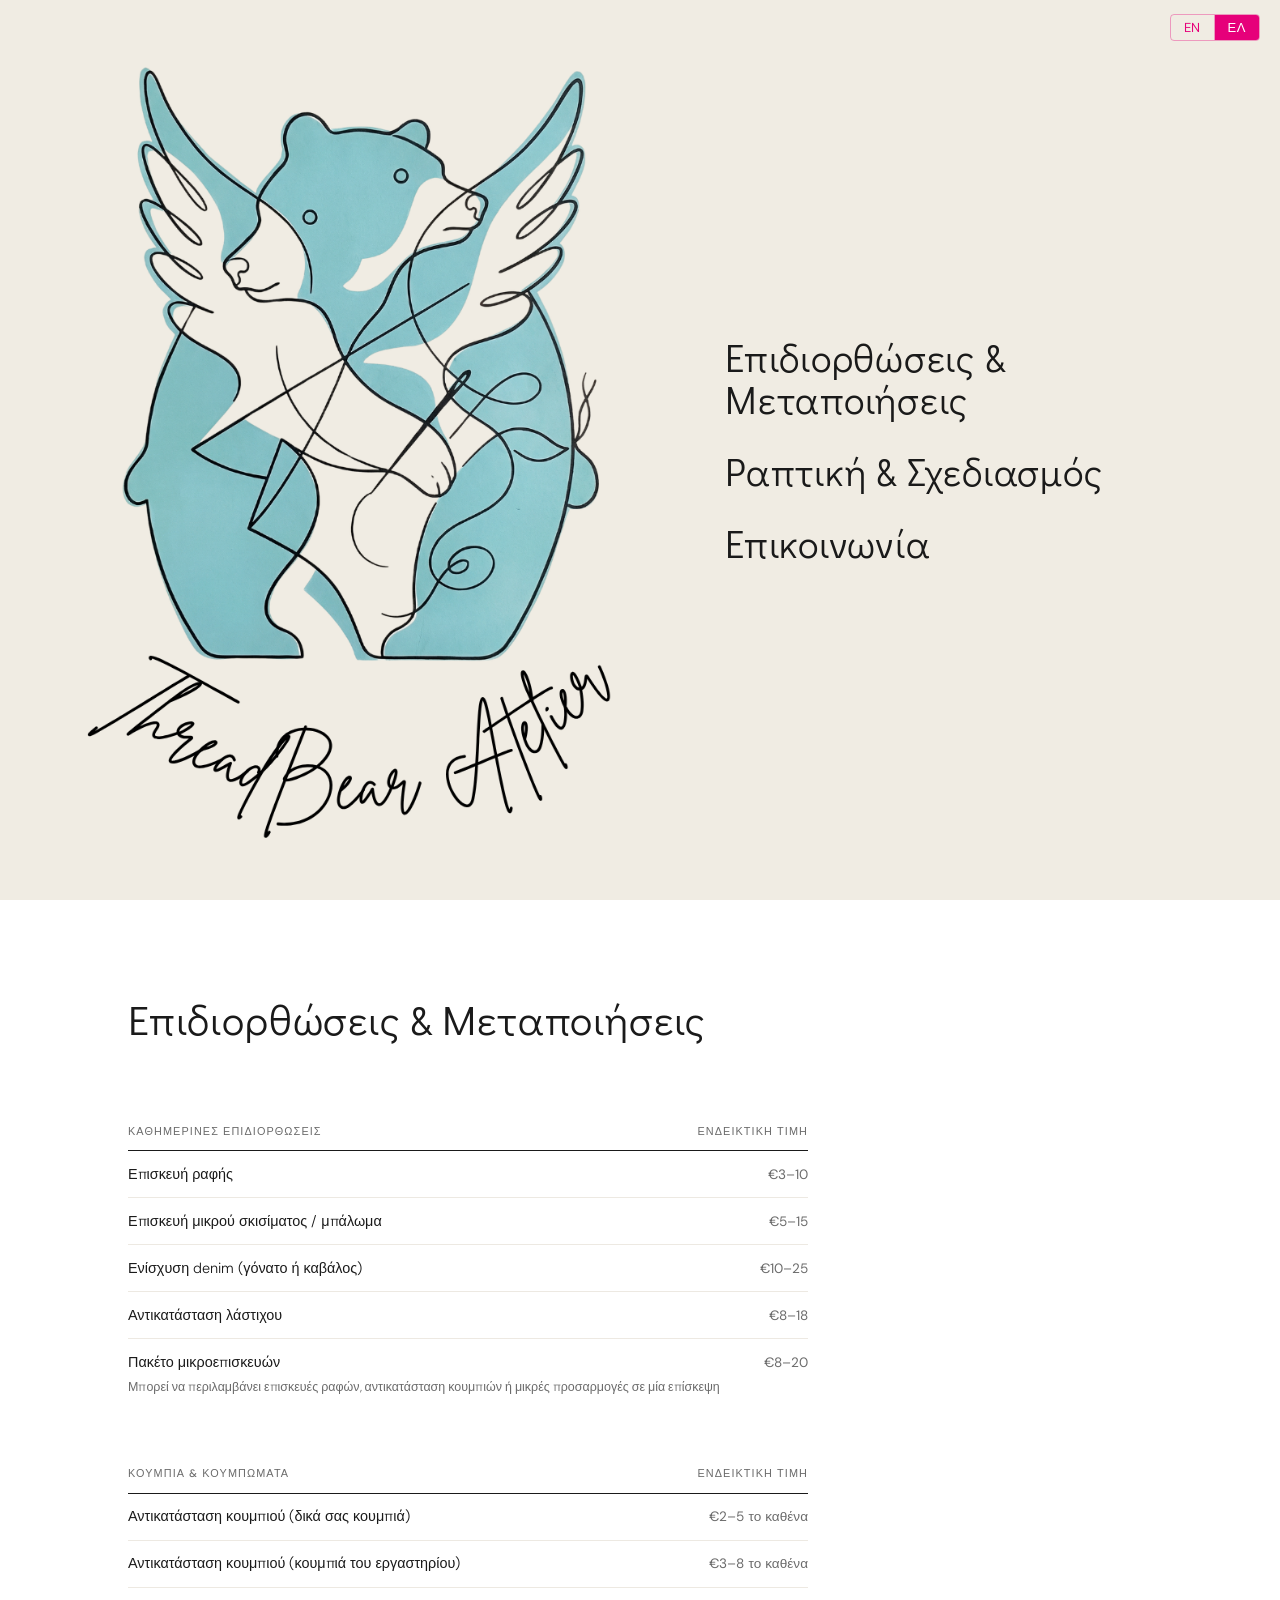
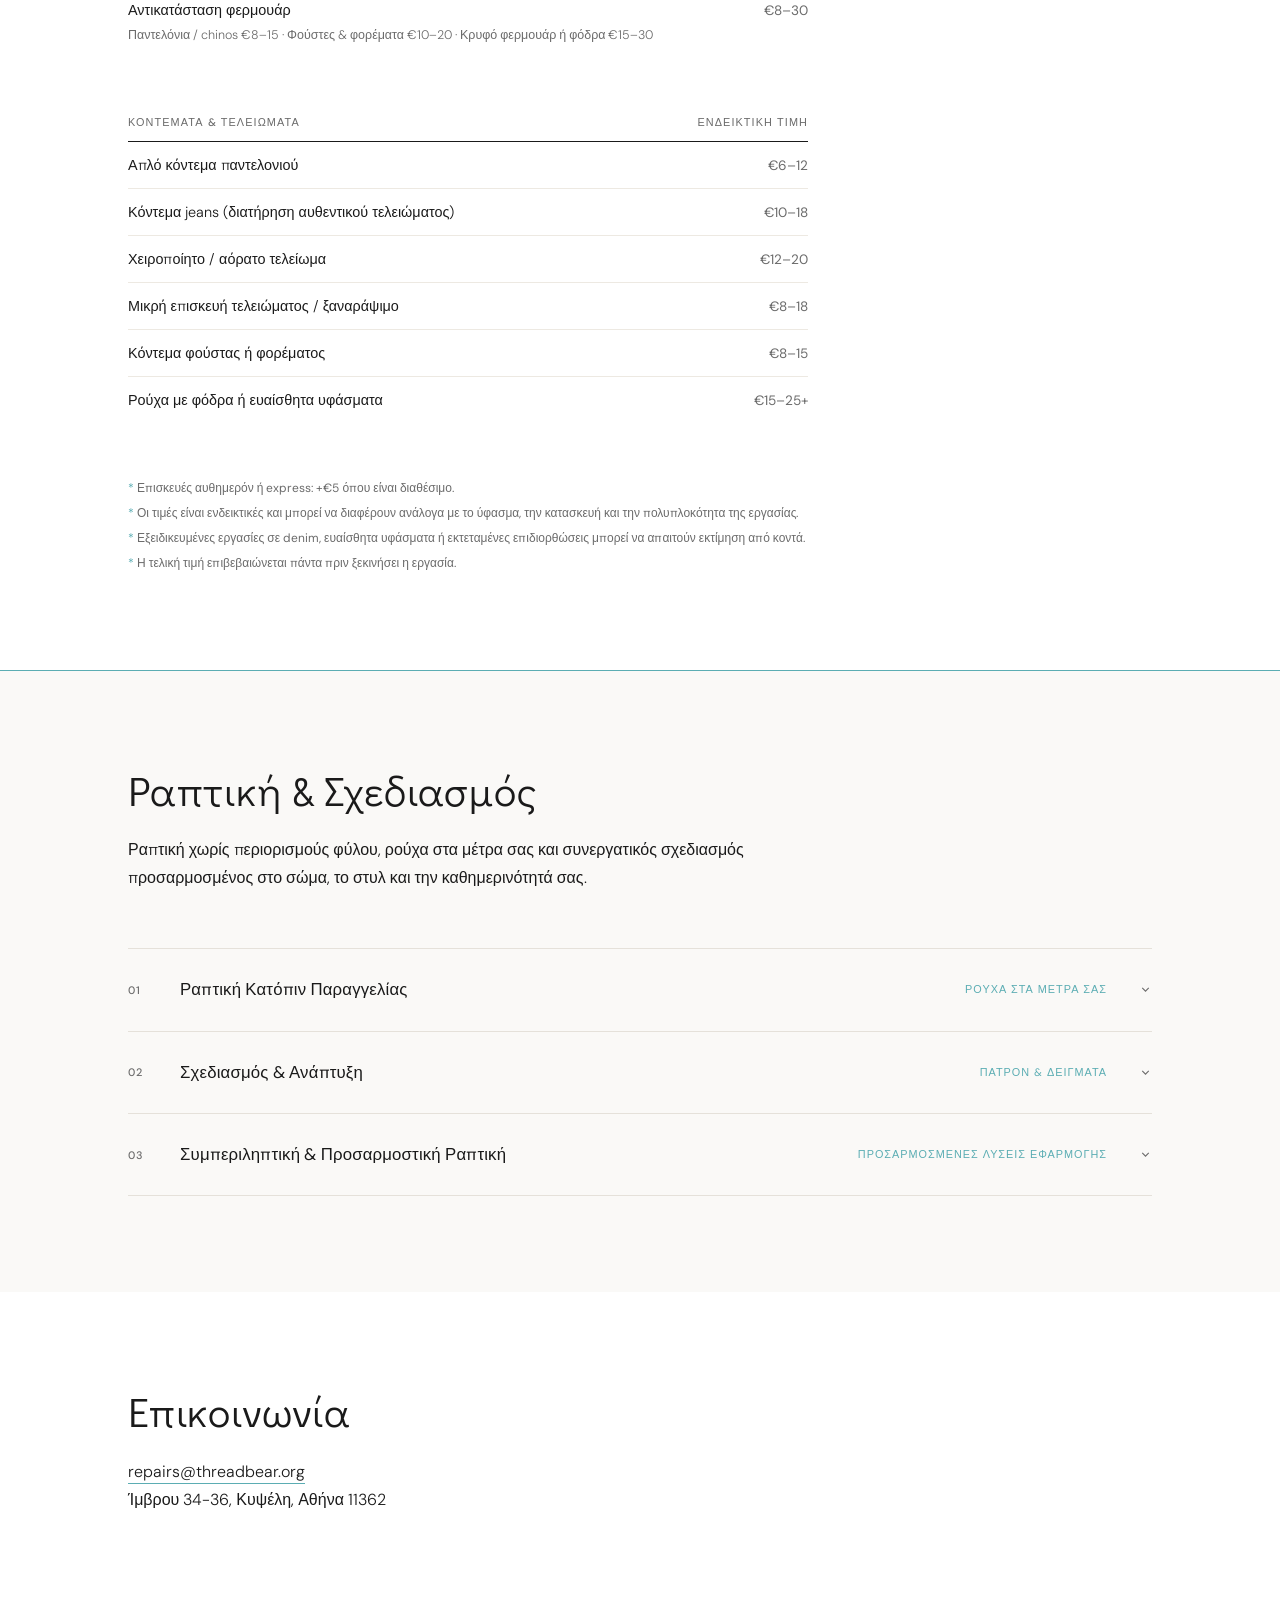
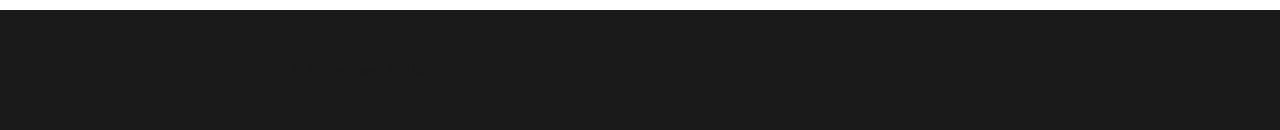
==== index_el.html @ bcbacfa7 "greek index, lang switcher" ====
<!doctype html>
<html lang="el">
  <head>
    <meta charset="UTF-8" />
    <meta name="viewport" content="width=device-width, initial-scale=1.0" />
    <title>ThreadBear Atelier</title>
    <link rel="stylesheet" href="/assets/css/styles.css" />
    <style>
      @media (prefers-reduced-motion: reduce) {
        * {
          animation-duration: 0.01ms !important;
          animation-iteration-count: 1 !important;
          transition-duration: 0.01ms !important;
          scroll-behavior: auto !important;
        }
      }
    </style>

    <!-- HTML for language switcher -->
    <nav class="lang-switcher" aria-label="Γλώσσα">
      <a href="index.html" lang="en">EN</a>
      <span class="lang-switcher__divider" aria-hidden="true"></span>
      <a href="index_el.html" class="active" lang="el" aria-current="page"
        >ΕΛ</a
      >
    </nav>
  </head>

  <body>
    <!-- HERO -->
    <section class="hero">
      <img
        src="/assets/img/ThreadBear-Atelier.png"
        alt="ThreadBear Atelier"
        class="hero-image"
      />

      <nav class="main-nav">
        <a href="#repairs">Επιδιορθώσεις & Μεταποιήσεις</a>
        <a href="#tailoring">Ραπτική & Σχεδιασμός</a>
        <!--<a href="#gallery">Gallery</a>-->
        <a href="#contact">Επικοινωνία</a>
      </nav>
    </section>

    <!-- REPAIRS & ALTERATIONS -->
    <section id="repairs" class="light">
      <h2>Επιδιορθώσεις &amp; Μεταποιήσεις</h2>

      <div class="price-list">
        <div class="price-group">
          <div class="price-group__header">
            <span>Καθημερινές επιδιορθώσεις</span>
            <span>Ενδεικτική τιμή</span>
          </div>

          <div class="price-row">
            <span class="price-row__name">Επισκευή ραφής</span>
            <span class="price-row__val">€3–10</span>
          </div>

          <div class="price-row">
            <span class="price-row__name"
              >Επισκευή μικρού σκισίματος / μπάλωμα</span
            >
            <span class="price-row__val">€5–15</span>
          </div>

          <div class="price-row">
            <span class="price-row__name"
              >Ενίσχυση denim (γόνατο ή καβάλος)</span
            >
            <span class="price-row__val">€10–25</span>
          </div>

          <div class="price-row">
            <span class="price-row__name">Αντικατάσταση λάστιχου</span>
            <span class="price-row__val">€8–18</span>
          </div>

          <div class="price-row">
            <span class="price-row__name">
              Πακέτο μικροεπισκευών
              <span class="price-row__sub">
                Μπορεί να περιλαμβάνει επισκευές ραφών, αντικατάσταση κουμπιών ή
                μικρές προσαρμογές σε μία επίσκεψη
              </span>
            </span>

            <span class="price-row__val">€8–20</span>
          </div>
        </div>

        <div class="price-group">
          <div class="price-group__header">
            <span>Κουμπιά &amp; Κουμπώματα</span>
            <span>Ενδεικτική τιμή</span>
          </div>

          <div class="price-row">
            <span class="price-row__name"
              >Αντικατάσταση κουμπιού (δικά σας κουμπιά)</span
            >
            <span class="price-row__val">€2–5 το καθένα</span>
          </div>

          <div class="price-row">
            <span class="price-row__name"
              >Αντικατάσταση κουμπιού (κουμπιά του εργαστηρίου)</span
            >
            <span class="price-row__val">€3–8 το καθένα</span>
          </div>

          <div class="price-row">
            <span class="price-row__name">
              Αντικατάσταση φερμουάρ
              <span class="price-row__sub">
                Παντελόνια / chinos €8–15 · Φούστες &amp; φορέματα €10–20 ·
                Κρυφό φερμουάρ ή φόδρα €15–30
              </span>
            </span>

            <span class="price-row__val">€8–30</span>
          </div>
        </div>

        <div class="price-group">
          <div class="price-group__header">
            <span>Κοντέματα & Τελειώματα</span>
            <span>Ενδεικτική τιμή</span>
          </div>

          <div class="price-row">
            <span class="price-row__name">Απλό κόντεμα παντελονιού</span>
            <span class="price-row__val">€6–12</span>
          </div>

          <div class="price-row">
            <span class="price-row__name"
              >Κόντεμα jeans (διατήρηση αυθεντικού τελειώματος)</span
            >
            <span class="price-row__val">€10–18</span>
          </div>

          <div class="price-row">
            <span class="price-row__name"
              >Χειροποίητο / αόρατο τελείωμα</span
            >
            <span class="price-row__val">€12–20</span>
          </div>

          <div class="price-row">
            <span class="price-row__name"
              >Μικρή επισκευή τελειώματος / ξαναράψιμο</span
            >
            <span class="price-row__val">€8–18</span>
          </div>

          <div class="price-row">
            <span class="price-row__name">Κόντεμα φούστας ή φορέματος</span>
            <span class="price-row__val">€8–15</span>
          </div>

          <div class="price-row">
            <span class="price-row__name"
              >Ρούχα με φόδρα ή ευαίσθητα υφάσματα</span
            >
            <span class="price-row__val">€15–25+</span>
          </div>
        </div>

        <div class="price-notes">
          <span
            >Επισκευές αυθημερόν ή express: +€5 όπου είναι διαθέσιμο.</span
          >

          <span>
            Οι τιμές είναι ενδεικτικές και μπορεί να διαφέρουν ανάλογα με το
            ύφασμα, την κατασκευή και την πολυπλοκότητα της εργασίας.
          </span>

          <span>
            Εξειδικευμένες εργασίες σε denim, ευαίσθητα υφάσματα ή εκτεταμένες
            επιδιορθώσεις μπορεί να απαιτούν εκτίμηση από κοντά.
          </span>

          <span>
            Η τελική τιμή επιβεβαιώνεται πάντα πριν ξεκινήσει η εργασία.
          </span>
        </div>
      </div>
    </section>

    <!-- TAILORING & DESIGN -->
    <section id="tailoring" class="dark">
      <h2>Ραπτική &amp; Σχεδιασμός</h2>

      <p>
        Ραπτική χωρίς περιορισμούς φύλου, ρούχα στα μέτρα σας και συνεργατικός
        σχεδιασμός προσαρμοσμένος στο σώμα, το στυλ και την καθημερινότητά σας.
      </p>

      <div class="services-grid">
        <details class="service-card" name="services">
          <summary class="service-card__trigger">
            <span class="service-card__number">01</span>

            <span class="service-card__name"
              >Ραπτική Κατόπιν Παραγγελίας</span
            >

            <span class="service-card__tag">Ρούχα στα μέτρα σας</span>

            <svg
              class="service-card__chevron"
              viewBox="0 0 24 24"
              fill="none"
              stroke="currentColor"
              stroke-width="2"
            >
              <polyline points="6 9 12 15 18 9" />
            </svg>
          </summary>

          <div class="service-card__body">
            <p>
              Ρούχα σχεδιασμένα και ραμμένα αποκλειστικά για εσάς, με βάση τις
              μετρήσεις, την κίνηση και το προσωπικό σας στυλ. Από καθημερινά
              βασικά κομμάτια έως πιο ιδιαίτερες δημιουργίες, κάθε project
              εξελίσσεται μέσα από συζήτηση, πρόβες και προσεκτική κατασκευή.
            </p>

            <ul>
              <li>
                Παντελόνια, πουκάμισα, φούστες, σακάκια, φορέματα και custom
                κομμάτια
              </li>

              <li>Πρόβες και προσαρμογές στα μέτρα σας</li>

              <li>Καθοδήγηση σε υφάσματα και κατασκευή</li>

              <li>Η τιμή διαμορφώνεται ανά project</li>
            </ul>
          </div>
        </details>

        <details class="service-card" name="services">
          <summary class="service-card__trigger">
            <span class="service-card__number">02</span>

            <span class="service-card__name"
              >Σχεδιασμός & Ανάπτυξη</span
            >

            <span class="service-card__tag">Πατρόν & δείγματα</span>

            <svg
              class="service-card__chevron"
              viewBox="0 0 24 24"
              fill="none"
              stroke="currentColor"
              stroke-width="2"
            >
              <polyline points="6 9 12 15 18 9" />
            </svg>
          </summary>

          <div class="service-card__body">
            <p>
              Συνεργατική ανάπτυξη ενδυμάτων για προσωπικά projects, μικρές
              συλλογές, performance wear ή μοναδικά σχέδια. Υποστήριξη από την
              αρχική ιδέα έως τη δημιουργία πατρόν και δείγματος.
            </p>

            <ul>
              <li>Κατασκευή πατρόν (απλό): €40–€90</li>
              <li>Κατασκευή πατρόν (σύνθετο): €90–€180</li>
              <li>Toile / δείγμα ενδύματος: από €50</li>
              <li>Συμβουλευτική σχεδιασμού (1 ώρα): €25–€50</li>
            </ul>
          </div>
        </details>

        <details class="service-card" name="services">
          <summary class="service-card__trigger">
            <span class="service-card__number">03</span>

            <span class="service-card__name">
              Συμπεριληπτική & Προσαρμοστική Ραπτική
            </span>

            <span class="service-card__tag">
              Προσαρμοσμένες λύσεις εφαρμογής
            </span>

            <svg
              class="service-card__chevron"
              viewBox="0 0 24 24"
              fill="none"
              stroke="currentColor"
              stroke-width="2"
            >
              <polyline points="6 9 12 15 18 9" />
            </svg>
          </summary>

          <div class="service-card__body">
            <p>
              Ραπτική και μεταποιήσεις με έμφαση στην άνεση, την προσβασιμότητα,
              τη διαφορετικότητα σωμάτων και την προσωπική έκφραση. Το atelier
              προσφέρει μια συνεργατική και υποστηρικτική προσέγγιση,
              προσαρμοσμένη στις ανάγκες κάθε ατόμου και όχι στα παραδοσιακά
              πρότυπα μεγεθών.
            </p>

            <ul>
              <li>
                Προσαρμοστικές μεταποιήσεις εφαρμογής: +€10–€40 ανάλογα με την
                πολυπλοκότητα
              </li>

              <li>
                Μεταποιήσεις φιλικές προς binders και προσανατολισμένες στην
                άνεση
              </li>

              <li>Προσαρμογές κινητικότητας και προσβασιμότητας</li>

              <li>Η τιμή καθορίζεται ανά ρούχο</li>
            </ul>
          </div>
        </details>
      </div>
    </section>

    <!-- CONTACT -->
    <section id="contact" class="light contact">
      <h2>Επικοινωνία</h2>

      <p>
        <a href="mailto:repairs@threadbear.org"
          >repairs@threadbear.org</a
        >
      </p>

      <p>Ίμβρου 34-36, Κυψέλη, Αθήνα 11362</p>
    </section>

    <footer>
      <p>&copy; ThreadBear Atelier</p>
    </footer>

    <button
      id="to-top"
      class="to-top"
      type="button"
      aria-label="Επιστροφή στην κορυφή"
    >
      <svg
        viewBox="0 0 48 48"
        width="20"
        height="20"
        aria-hidden="true"
        focusable="false"
      >
        <polygon points="24 8 40 40 8 40" fill="#e6007a" />
      </svg>
    </button>

    <script src="/assets/js/script.js"></script>
  </body>
</html>
---- assets/css/styles.css ----
@import url('https://fonts.googleapis.com/css2?family=DM+Sans:ital,opsz,wght@0,9..40,300;0,9..40,400;0,9..40,500;1,9..40,300&display=swap');

@font-face {
  font-family: "Brittany Signature";
  src: url("/assets/fonts/BrittanySignature.ttf") format("truetype");
  font-weight: normal;
  font-style: normal;
  font-display: swap;
}

@font-face {
  font-family: "DidactGothic-Regular";
  src: url("/assets/fonts/DidactGothic-Regular.ttf") format("truetype");
  font-weight: normal;
  font-style: normal;
  font-display: swap;
}

:root {
  --teal: #5badb3;
  --teal-light: #edf6f7;
  --ink: #1a1a1a;
  --muted: #6b6b6b;
  --bg: #faf9f7;
  --bg-alt: #f3f0eb;
  --border: #e5e1da;
  --border-fine: #ede9e2;
}

* {
  margin: 0;
  padding: 0;
  box-sizing: border-box;
}

body {
  font-family: 'DM Sans', Arial, sans-serif;
  font-size: 1rem;
  line-height: 1.75;
  color: var(--ink);
  background: var(--bg);
  -webkit-font-smoothing: antialiased;
}

section {
  padding: 96px 10%;
}

/* ========================
   TYPOGRAPHY
   ======================== */

h1, h2 {
  font-family: "Brittany Signature", cursive;
  font-size: 2.6rem;
  color: var(--ink);
  font-weight: normal;
  position: relative;
  display: inline-block;
  margin-bottom: 24px;
  letter-spacing: 0.01em;
}

h2::after {
  content: "";
  position: absolute;
  left: 0;
  bottom: -5px;
  width: 0%;
  height: 1.5px;
  background: var(--teal);
  transition: width 0.35s ease;
}

h2:hover::after {
  width: 100%;
}

/* Greek headings only */
html[lang="el"] h1,
html[lang="el"] h2,
html[lang="el"] .main-nav a {
  font-family: "DidactGothic-Regular", serif;
  letter-spacing: 0.02em;
  line-height: 1.1;
}

h3 {
  font-size: 0.75rem;
  font-weight: 500;
  letter-spacing: 0.11em;
  text-transform: uppercase;
  color: var(--muted);
  margin-bottom: 1.5rem;
}

p {
  max-width: 640px;
  color: var(--ink);
  font-weight: 300;
}

ul ul {
  padding-left: 2rem;
}


/* ========================
   HERO
   ======================== */

.hero {
  min-height: 100vh;
  background-color: #f0ece3;
  display: flex;
  align-items: center;
  justify-content: center;
  padding: 40px 15px;
  position: relative;
  overflow: hidden;
}

.hero-image {
  height: 90vh;
  width: auto;
  max-width: 75%;
  object-fit: contain;
  flex-shrink: 0;
  transform: translateX(-60px);
}

/* ========================
   NAVIGATION
   ======================== */

.main-nav {
  display: flex;
  flex-direction: column;
  align-items: flex-start;
  gap: 30px;
  transform: translateX(-100px);
}

.main-nav a {
  font-family: "Brittany Signature", cursive;
  font-size: 2.4rem;
  color: var(--ink);
  text-decoration: none;
  position: relative;
  transition: color 0.25s ease;
}

.main-nav a::after {
  content: "";
  position: absolute;
  left: 0;
  bottom: -4px;
  width: 0%;
  height: 1.5px;
  background: var(--teal);
  transition: width 0.3s ease;
}

.main-nav a:hover {
  color: var(--teal);
}

.main-nav a:hover::after {
  width: 100%;
}

/* ========================
   LANGUAGE SWITCHER
   ======================== */

.lang-switcher {
  display: inline-flex;
  align-items: center;
  position: absolute;
  top: 14px;
  right: 20px;
  z-index: 1000;
  border: 1px solid rgba(230, 0, 122, 0.35);
  border-radius: 4px;
  overflow: hidden;
}

.lang-switcher a {
  display: block;
  padding: 6px 13px;
  font-size: 13px;
  letter-spacing: 0.04em;
  text-decoration: none;
  color: #e6007a;
  background: transparent;
  transition: background 0.15s, color 0.15s;
  line-height: 1;
}

.lang-switcher a.active {
  background: #e6007a;
  color: #fff;
}

.lang-switcher a:hover:not(.active) {
  background: rgba(230, 0, 122, 0.08);
}

.lang-switcher__divider {
  display: block;
  width: 1px;
  align-self: stretch;
  background: rgba(230, 0, 122, 0.35);
  flex-shrink: 0;
}

@media (max-width: 641px) {
  .lang-switcher {
    top: 10px;
    right: 12px;
  }
  .lang-switcher a {
    padding: 7px 11px;
    font-size: 12px;
  }
}

/* ========================
   SECTION BACKGROUNDS
   ======================== */

.light {
  background: #ffffff;
}

.dark {
  background: var(--bg);
  border-top: 1.5px solid var(--teal);
}

/* ========================
   PRICE LIST
   ======================== */

.price-list {
  margin-top: 56px;
  max-width: 680px;
}

.price-group {
  margin-bottom: 3.5rem;
}

.price-group:last-of-type {
  margin-bottom: 0;
}

.price-group__header {
  display: flex;
  justify-content: space-between;
  align-items: baseline;
  padding-bottom: 0.6rem;
  border-bottom: 1px solid var(--ink);
  font-size: 0.68rem;
  font-weight: 500;
  letter-spacing: 0.1em;
  text-transform: uppercase;
  color: var(--muted);
  margin-bottom: 0;
}

.price-row {
  display: flex;
  align-items: baseline;
  justify-content: space-between;
  gap: 24px;
  padding: 0.65rem 0;
  border-bottom: 0.5px solid var(--border-fine);
}

.price-row:last-child {
  border-bottom: none;
}

.price-row__name {
  font-size: 0.9rem;
  font-weight: 300;
  color: var(--ink);
  flex: 1;
}

.price-row__sub {
  display: block;
  font-size: 0.78rem;
  color: var(--muted);
  margin-top: 3px;
  line-height: 1.6;
}

.price-row__val {
  font-size: 0.85rem;
  font-weight: 400;
  color: var(--muted);
  white-space: nowrap;
}

.price-notes {
  margin-top: 2.5rem;
  display: flex;
  flex-direction: column;
  gap: 5px;
}

.price-notes span {
  font-size: 0.75rem;
  color: var(--muted);
  line-height: 1.65;
}

.price-notes span::before {
  content: "* ";
  color: var(--teal);
}

/* ========================
   SERVICES — NUMBERED EDITORIAL WITH ACCORDION
   ======================== */

.services-grid {
  margin-top: 56px;
  display: flex;
  flex-direction: column;
}

.service-card {
  border-bottom: 0.5px solid var(--border);
  transition: background 0.2s ease;
}

.service-card:first-child {
  border-top: 0.5px solid var(--border);
}

details[open].service-card {
  background: var(--teal-light);
  margin: 0 -32px;
  padding: 0 32px;
}

.service-card__trigger {
  display: flex;
  align-items: center;
  gap: 28px;
  padding: 26px 0;
  cursor: pointer;
  list-style: none;
  width: 100%;
  background: none;
  border: none;
  text-align: left;
}

.service-card__trigger::-webkit-details-marker {
  display: none;
}

.service-card__number {
  font-size: 0.68rem;
  font-weight: 500;
  color: var(--muted);
  min-width: 24px;
  letter-spacing: 0.08em;
  flex-shrink: 0;
  padding-top: 1px;
}

.service-card__name {
  font-size: 1.05rem;
  font-weight: 400;
  color: var(--ink);
  flex: 1;
  letter-spacing: 0.01em;
  transition: color 0.2s ease;
}

.service-card__tag {
  font-size: 0.68rem;
  color: var(--teal);
  letter-spacing: 0.09em;
  text-transform: uppercase;
  white-space: nowrap;
  transition: opacity 0.25s ease;
}

.service-card__chevron {
  width: 13px;
  height: 13px;
  flex-shrink: 0;
  margin-left: 4px;
  color: var(--muted);
  transition: transform 0.3s ease, color 0.2s ease;
}

details[open] .service-card__chevron {
  transform: rotate(180deg);
  color: var(--teal);
}

details[open] .service-card__name {
  color: var(--teal);
}

details[open] .service-card__tag {
  opacity: 0;
}

.service-card__body {
  padding: 4px 0 32px 2.5rem;
  font-size: 0.875rem;
  font-weight: 300;
  color: var(--muted);
  line-height: 1.85;
  max-width: 500px;
}

.service-card__body p + p {
  margin-top: 1rem;
}

.service-card__body ul {
  margin-top: 0.75rem;
  padding-left: 1rem;
  list-style: none;
}

.service-card__body ul li {
  position: relative;
  padding-left: 1rem;
  margin-bottom: 0.35rem;
  font-size: 0.875rem;
  font-weight: 300;
  color: var(--muted);
  line-height: 1.75;
}

.service-card__body ul li::before {
  content: "–";
  position: absolute;
  left: 0;
  color: var(--teal);
}

/* ========================
   GALLERY
   ======================== */

.gallery {
  display: grid;
  grid-template-columns: repeat(12, 1fr);
  grid-auto-rows: 260px;
  gap: 10px;
  margin-top: 48px;
}

.gallery img {
  width: 100%;
  height: 100%;
  display: block;
  object-fit: cover;
  transition: opacity 0.3s ease;
}

.gallery img:hover {
  opacity: 0.88;
}

.gallery img:nth-child(1) { grid-column: span 7; }
.gallery img:nth-child(2) { grid-column: span 5; }
.gallery img:nth-child(3) { grid-column: span 4; }
.gallery img:nth-child(4) { grid-column: span 4; }
.gallery img:nth-child(5) { grid-column: span 4; }
.gallery img:nth-child(6) { grid-column: span 5; }
.gallery img:nth-child(7) { grid-column: span 7; }
.gallery img:nth-child(n+8) { grid-column: span 6; }

/* ========================
   CONTACT
   ======================== */

.contact a {
  color: var(--ink);
  text-decoration: none;
  border-bottom: 1px solid var(--teal);
  padding-bottom: 1px;
  transition: color 0.2s ease;
}

.contact a:hover {
  color: var(--teal);
}

/* ========================
   TO TOP BUTTON
   ======================== */

.to-top {
  position: fixed;
  bottom: 1.5rem;
  right: 1.5rem;
  width: 48px;
  height: 48px;
  border-radius: 999px;
  background: white;
  border: 1px solid var(--border);
  color: var(--ink);
  cursor: pointer;
  display: flex;
  align-items: center;
  justify-content: center;
  opacity: 0;
  pointer-events: none;
  transform: translateY(8px);
  transition: opacity 0.25s ease, transform 0.25s ease, border-color 0.2s ease;
}

.to-top svg {
  width: 20px;
  height: 20px;
  transition: transform 0.2s ease;
}

.to-top:hover {
  border-color: var(--teal);
  transform: translateY(-2px) !important;
}

.to-top:hover svg polygon {
  fill: var(--teal);
}

.to-top.show {
  opacity: 1;
  pointer-events: auto;
  transform: translateY(0);
}

/* ========================
   FOOTER
   ======================== */

footer {
  text-align: center;
  padding: 48px 40px;
  background: var(--ink);
  color: rgba(255, 255, 255, 0.5);
  font-size: 0.85rem;
  font-weight: 300;
  letter-spacing: 0.02em;
}

/* ========================
   RESPONSIVE — TABLET
   ======================== */

@media (max-width: 900px) {
  .hero-image {
    max-width: 55%;
    transform: translateX(-60px);
  }

  .main-nav {
    gap: 22px;
  }

  .main-nav a {
    font-size: 1.8rem;
  }

  .gallery {
    grid-template-columns: repeat(6, 1fr);
    grid-auto-rows: 220px;
  }

  .gallery img:nth-child(1) { grid-column: span 4; }
  .gallery img:nth-child(2) { grid-column: span 2; }
  .gallery img:nth-child(3),
  .gallery img:nth-child(4),
  .gallery img:nth-child(5) { grid-column: span 2; }
  .gallery img:nth-child(n+6) { grid-column: span 3; }
}

/* ========================
   RESPONSIVE — MOBILE
   ======================== */

@media (max-width: 768px) {
  .hero {
    flex-direction: column;
    justify-content: center;
    align-items: center;
    padding: 30px 15px 40px;
    min-height: 100svh;
  }

  .hero-image {
    height: auto;
    width: 85%;
    max-width: 340px;
    transform: none;
    object-fit: contain;
    flex-shrink: 0;
  }

  .main-nav {
    position: static;
    transform: none;
    flex-direction: row;
    flex-wrap: wrap;
    justify-content: center;
    gap: 12px 20px;
    padding-right: 0;
    margin-top: 24px;
    width: 100%;
  }

  .main-nav a {
    font-size: 1.4rem;
  }

  section {
    padding: 56px 6%;
  }

  h1, h2 {
    font-size: 2rem;
  }

  .price-list {
    max-width: 100%;
  }

  .gallery {
    grid-template-columns: 1fr 1fr;
    grid-auto-rows: 180px;
  }

  .gallery img:nth-child(n) { grid-column: span 1; }
  .gallery img:nth-child(1) { grid-column: span 2; }

  details[open].service-card {
    margin: 0 -16px;
    padding: 0 16px;
  }

  .service-card__trigger {
    flex-wrap: wrap;
    gap: 8px 28px;
  }

  .service-card__chevron {
    margin-left: auto;
  }

  .service-card__body {
    padding-left: 0;
  }

  .contact a {
    word-break: break-all;
  }

  .to-top {
    width: 40px;
    height: 40px;
    bottom: 1rem;
    right: 1rem;
  }

  .to-top svg {
    width: 16px;
    height: 16px;
  }
}

/* ========================
   RESPONSIVE — SMALL MOBILE
   ======================== */

@media (max-width: 400px) {
  .hero-image {
    width: 95%;
    max-width: 280px;
  }

  .main-nav a {
    font-size: 1.2rem;
  }

  h1, h2 {
    font-size: 1.7rem;
  }

  section {
    padding: 40px 5%;
  }
}
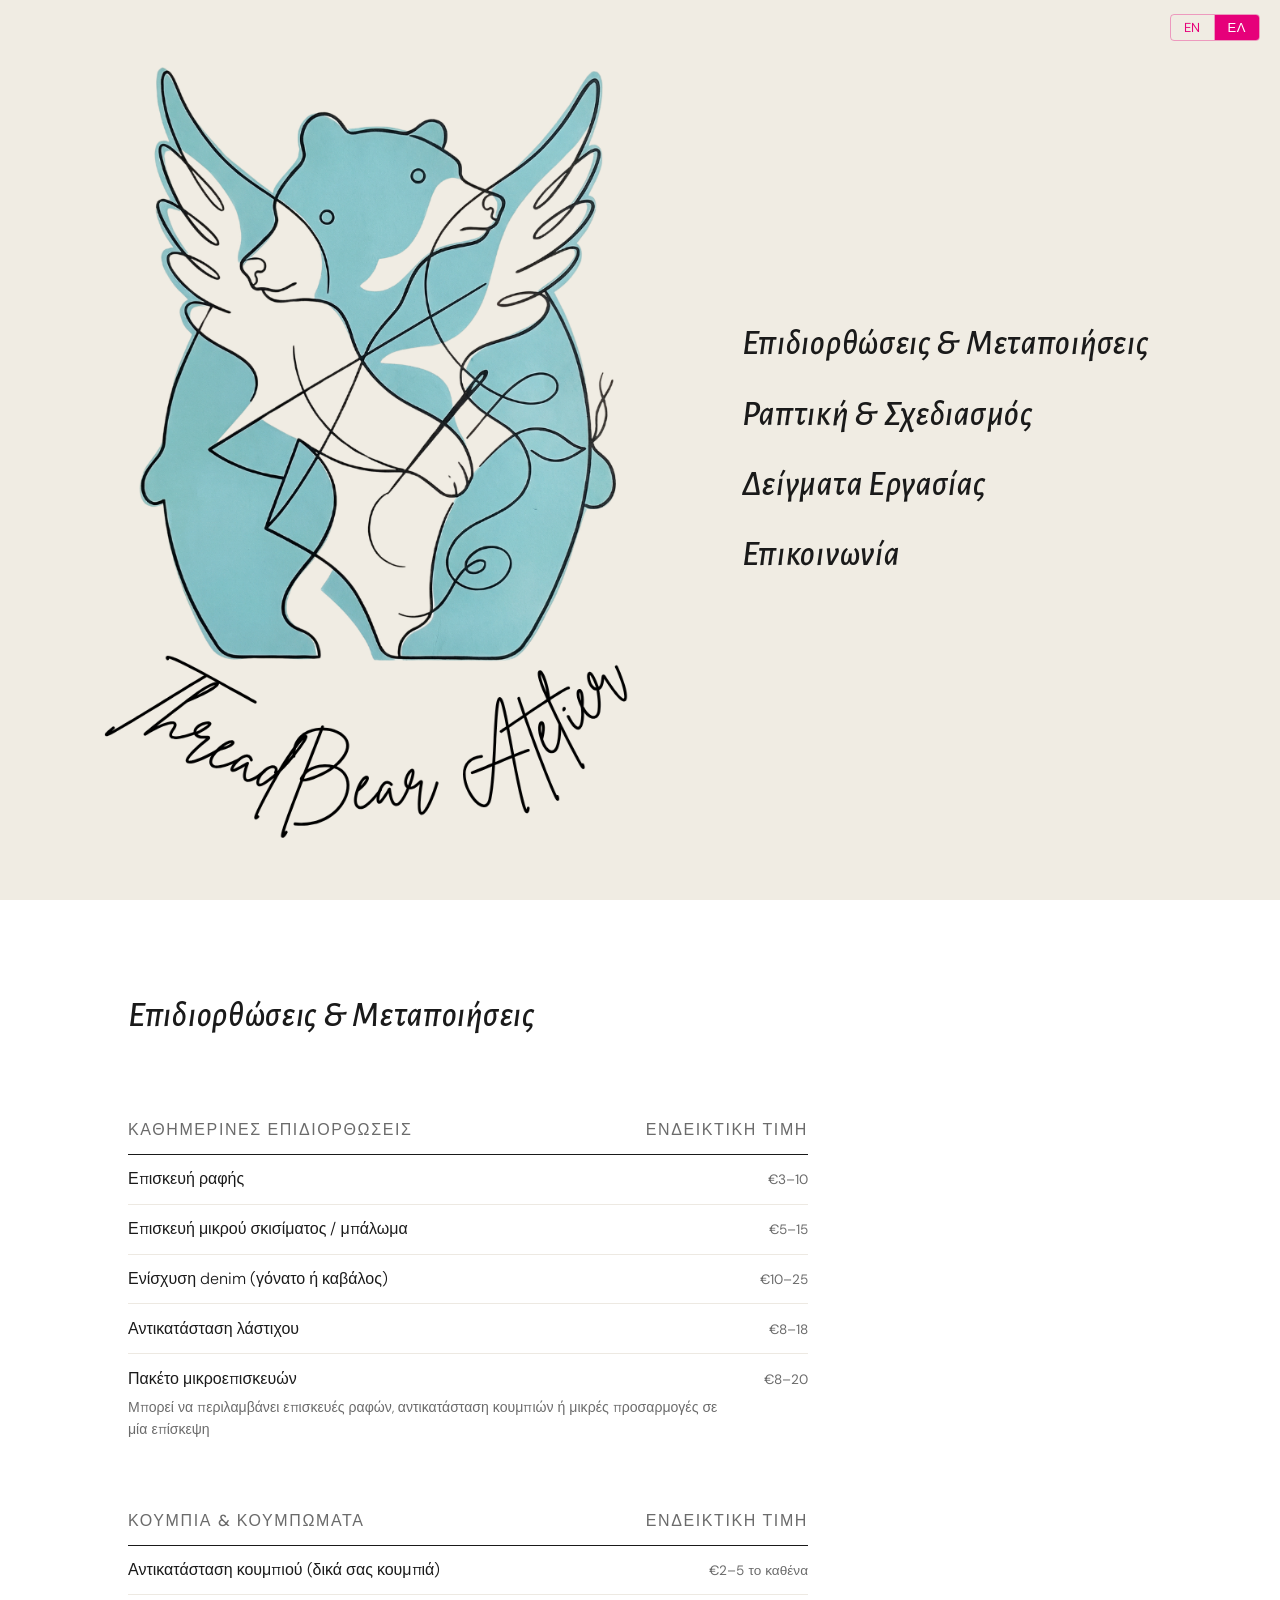
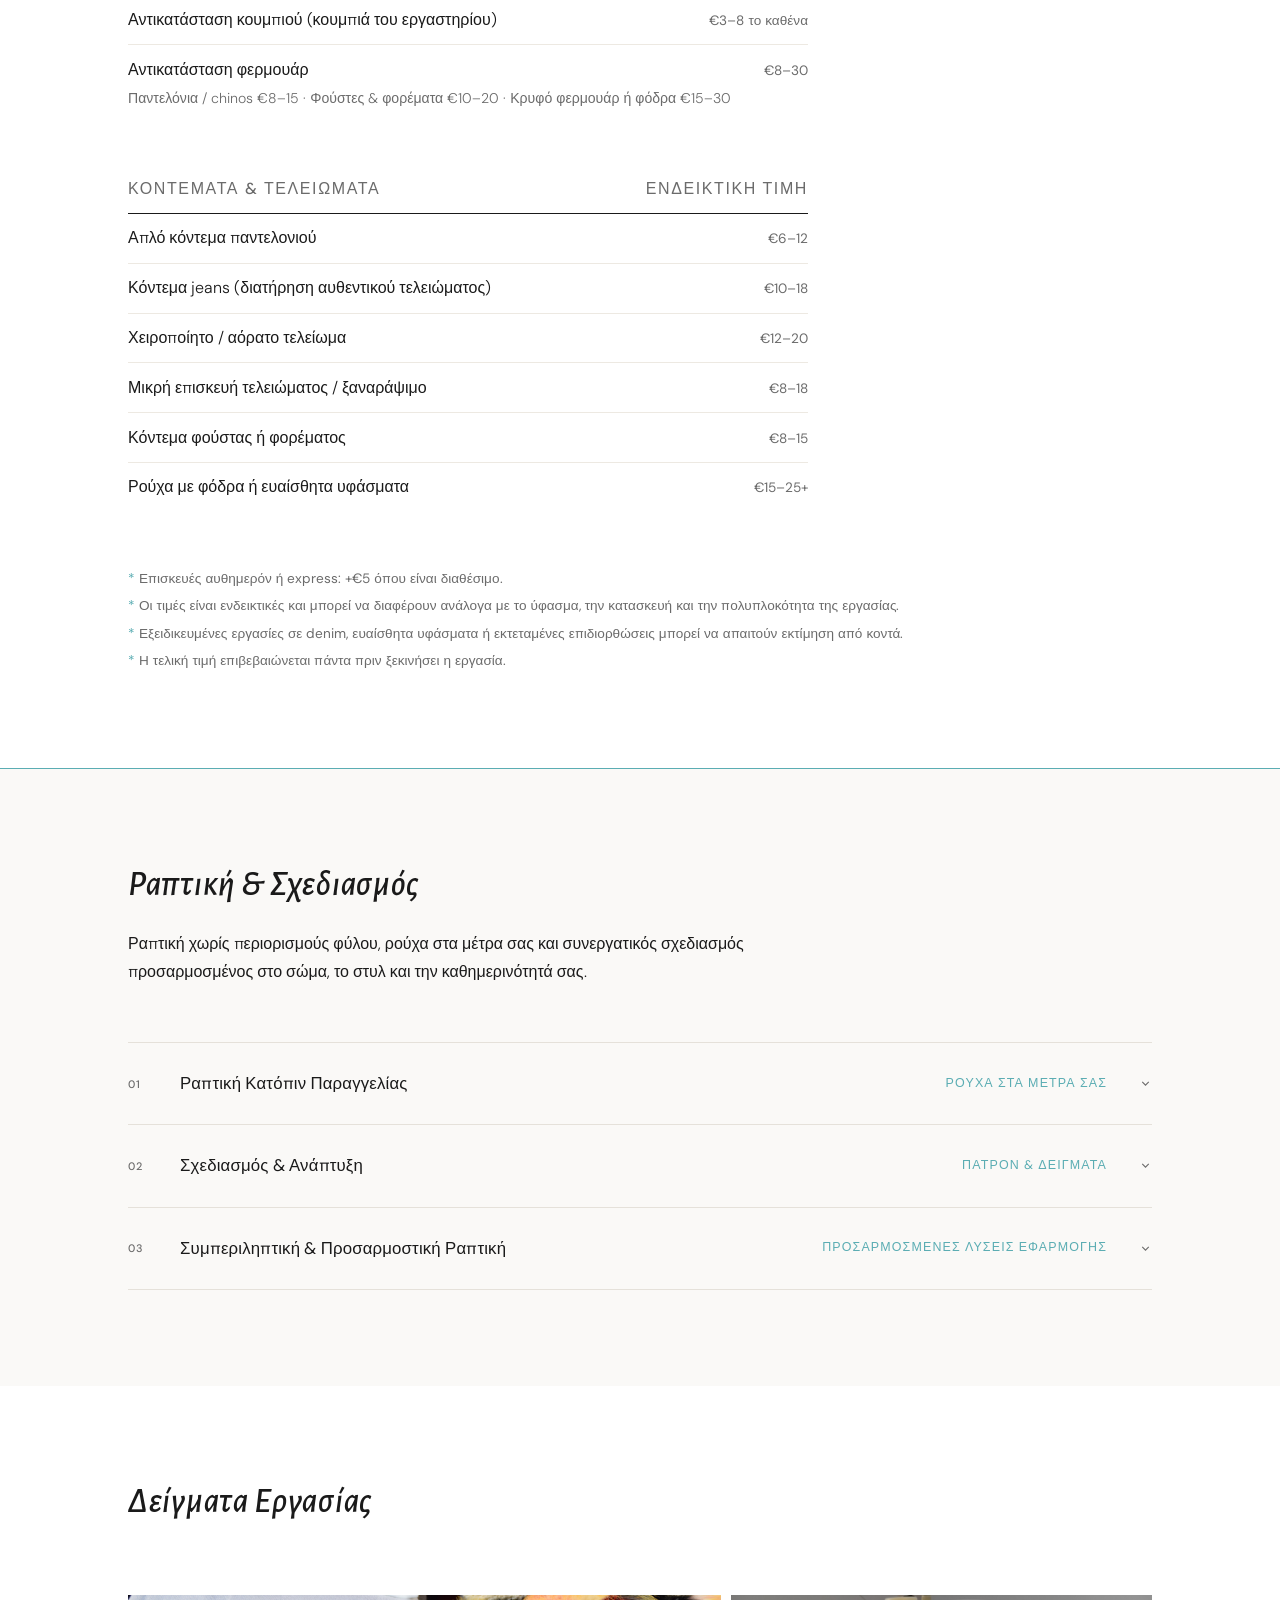
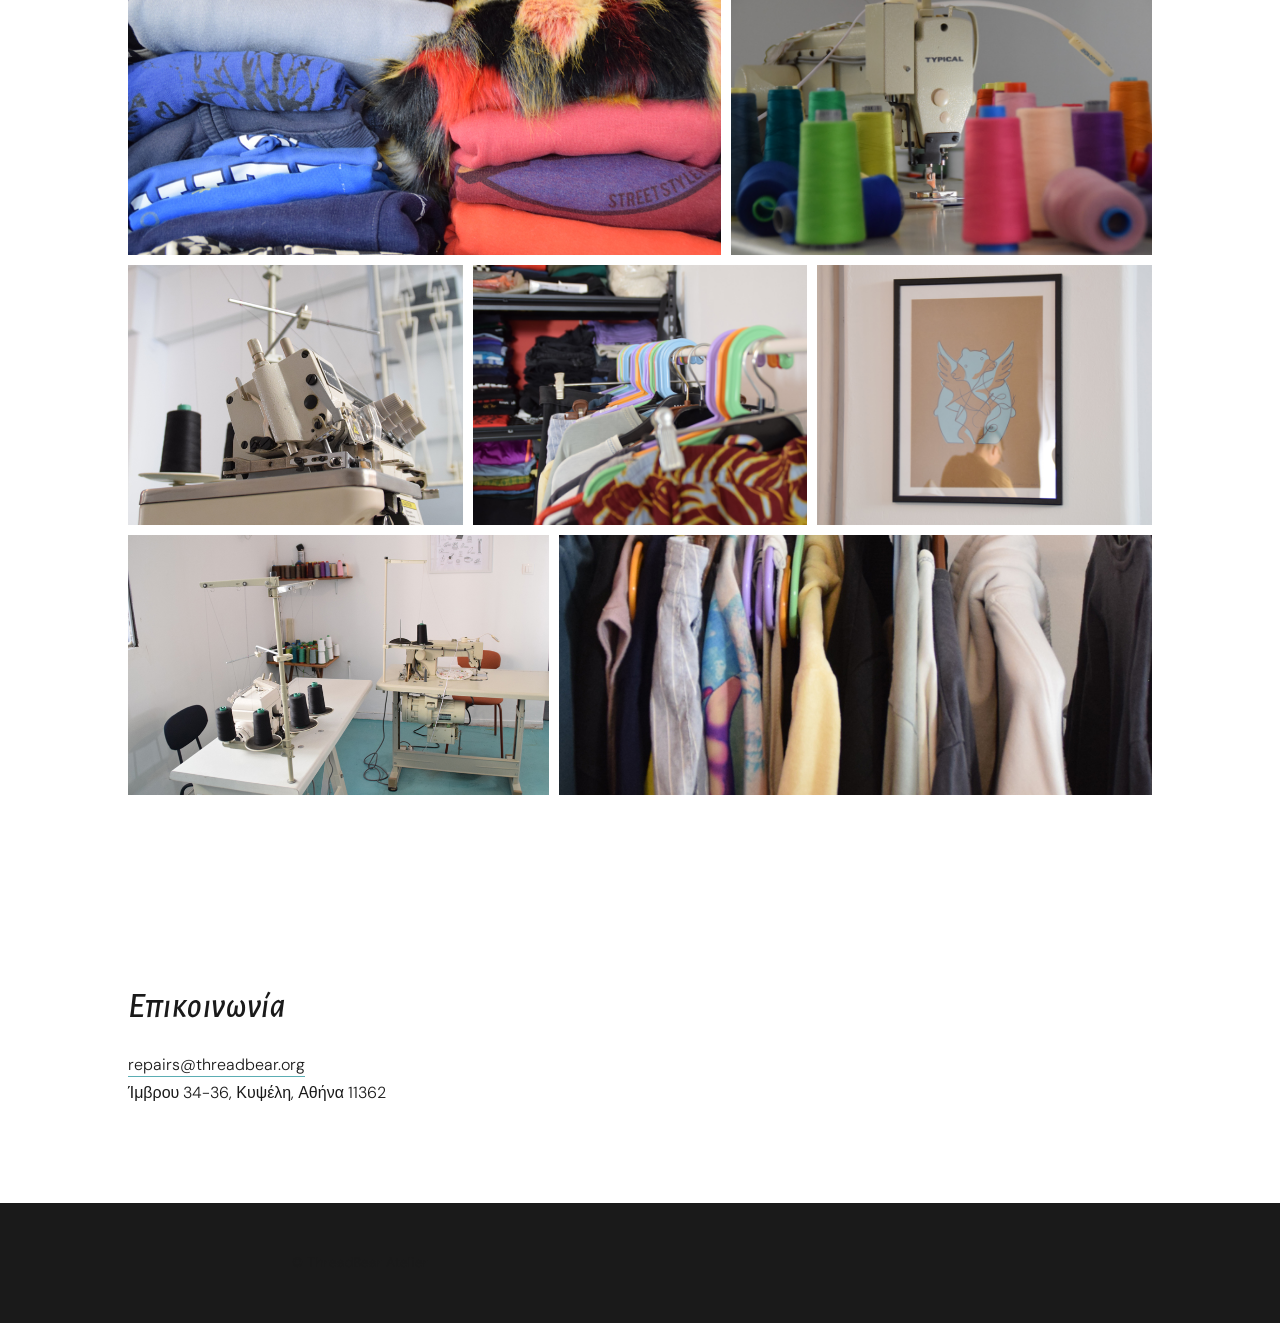
==== commit 2caaa5fa: "update responsive font sizes, add images" ====
--- a/index_el.html
+++ b/index_el.html
@@ -38,7 +38,7 @@
       <nav class="main-nav">
         <a href="#repairs">Επιδιορθώσεις & Μεταποιήσεις</a>
         <a href="#tailoring">Ραπτική & Σχεδιασμός</a>
-        <!--<a href="#gallery">Gallery</a>-->
+        <a href="#gallery">Δείγματα Εργασίας</a>
         <a href="#contact">Επικοινωνία</a>
       </nav>
     </section>
@@ -333,6 +333,21 @@
         </details>
       </div>
     </section>
+
+    <!-- GALLERY -->
+<section id="gallery" class="light">
+  <h2>Δείγματα Εργασίας</h2>
+
+  <div class="gallery">
+    <img src="/assets/img/TB-03.jpg" alt="Λεπτομέρεια ραπτικής" />
+    <img src="/assets/img/TB-02.jpg" alt="Κλωστές" />
+    <img src="/assets/img/TB-05.jpg" alt="Κοπτοράπτης (overlock)" />
+    <img src="/assets/img/TB-04.jpg" alt="Κρεμάστρα ρούχων" />
+    <img src="/assets/img/TB-01.jpg" alt="Λεπτομέρεια εργαστηρίου" />
+    <img src="/assets/img/TB-06.jpg" alt="Ραπτομηχανές" />
+    <img src="/assets/img/TB-07.jpg" alt="Κοντινό σε ύφασμα" />
+  </div>
+</section>
 
     <!-- CONTACT -->
     <section id="contact" class="light contact">
--- a/assets/css/styles.css
+++ b/assets/css/styles.css
@@ -9,8 +9,8 @@
 }
 
 @font-face {
-  font-family: "DidactGothic-Regular";
-  src: url("/assets/fonts/DidactGothic-Regular.ttf") format("truetype");
+  font-family: "AlegreyaSans-MediumItalic";
+  src: url("/assets/fonts/AlegreyaSans-MediumItalic.ttf") format("truetype");
   font-weight: normal;
   font-style: normal;
   font-display: swap;
@@ -80,7 +80,8 @@
 html[lang="el"] h1,
 html[lang="el"] h2,
 html[lang="el"] .main-nav a {
-  font-family: "DidactGothic-Regular", serif;
+  font-family: "AlegreyaSans-MediumItalic", serif;
+  font-size: 2.4rem;
   letter-spacing: 0.02em;
   line-height: 1.1;
 }
@@ -102,6 +103,29 @@
 
 ul ul {
   padding-left: 2rem;
+}
+
+/* ========================
+   TYPOGRAPHY — BASE
+   ======================== */
+
+h3 {
+  font-size: 0.8rem;        /* was 0.75rem — too small relative to body */
+  font-weight: 500;
+  letter-spacing: 0.11em;
+  text-transform: uppercase;
+  color: var(--muted);
+  margin-bottom: 1.5rem;
+}
+
+/* Greek headings — base */
+html[lang="el"] h1,
+html[lang="el"] h2,
+html[lang="el"] .main-nav a {
+  font-family: "AlegreyaSans-MediumItalic", serif;
+  font-size: 2.2rem;        /* was 2.4rem — Alegreya reads optically larger */
+  letter-spacing: 0.02em;
+  line-height: 1.15;        /* was 1.1 — slightly more breathing room */
 }
 
 
@@ -175,7 +199,7 @@
 
 .lang-switcher {
   display: inline-flex;
-  align-items: center;
+  align-items: stretch;        /* was missing — makes divider full height in Firefox */
   position: absolute;
   top: 14px;
   right: 20px;
@@ -183,10 +207,13 @@
   border: 1px solid rgba(230, 0, 122, 0.35);
   border-radius: 4px;
   overflow: hidden;
+  -webkit-overflow: hidden;    /* Safari */
+  isolation: isolate;          /* forces a new stacking context — fixes Firefox clipping */
 }
 
 .lang-switcher a {
-  display: block;
+  display: flex;
+  align-items: center;
   padding: 6px 13px;
   font-size: 13px;
   letter-spacing: 0.04em;
@@ -195,6 +222,7 @@
   background: transparent;
   transition: background 0.15s, color 0.15s;
   line-height: 1;
+  -webkit-font-smoothing: antialiased;
 }
 
 .lang-switcher a.active {
@@ -244,11 +272,11 @@
 
 .price-list {
   margin-top: 56px;
-  max-width: 680px;
 }
 
 .price-group {
   margin-bottom: 3.5rem;
+  max-width: 680px;
 }
 
 .price-group:last-of-type {
@@ -261,7 +289,7 @@
   align-items: baseline;
   padding-bottom: 0.6rem;
   border-bottom: 1px solid var(--ink);
-  font-size: 0.68rem;
+  font-size: 1rem;
   font-weight: 500;
   letter-spacing: 0.1em;
   text-transform: uppercase;
@@ -283,7 +311,7 @@
 }
 
 .price-row__name {
-  font-size: 0.9rem;
+  font-size: 1rem;
   font-weight: 300;
   color: var(--ink);
   flex: 1;
@@ -291,7 +319,7 @@
 
 .price-row__sub {
   display: block;
-  font-size: 0.78rem;
+  font-size: 0.88rem;
   color: var(--muted);
   margin-top: 3px;
   line-height: 1.6;
@@ -309,10 +337,13 @@
   display: flex;
   flex-direction: column;
   gap: 5px;
+  width: 100%;
 }
 
 .price-notes span {
-  font-size: 0.75rem;
+  display: block; 
+  width: 100%;
+  font-size: 0.85rem;
   color: var(--muted);
   line-height: 1.65;
 }
@@ -384,7 +415,7 @@
 }
 
 .service-card__tag {
-  font-size: 0.68rem;
+  font-size: 0.78rem;
   color: var(--teal);
   letter-spacing: 0.09em;
   text-transform: uppercase;
@@ -416,11 +447,12 @@
 
 .service-card__body {
   padding: 4px 0 32px 2.5rem;
-  font-size: 0.875rem;
+  font-size: 0.975rem;
   font-weight: 300;
   color: var(--muted);
   line-height: 1.85;
-  max-width: 500px;
+  max-width: 680px;
+  width: 100%;
 }
 
 .service-card__body p + p {
@@ -437,7 +469,7 @@
   position: relative;
   padding-left: 1rem;
   margin-bottom: 0.35rem;
-  font-size: 0.875rem;
+  font-size: 0.975rem;
   font-weight: 300;
   color: var(--muted);
   line-height: 1.75;
@@ -568,6 +600,11 @@
     transform: translateX(-60px);
   }
 
+    /* Greek nav at tablet */
+  html[lang="el"] .main-nav a {
+    font-size: 1.65rem;
+  }
+
   .main-nav {
     gap: 22px;
   }
@@ -632,7 +669,19 @@
   }
 
   h1, h2 {
+    font-size: 2.2rem;
+  }
+
+
+  /* Greek headings at mobile */
+  html[lang="el"] h1,
+  html[lang="el"] h2 {
     font-size: 2rem;
+  }
+
+  /* Greek nav at mobile */
+  html[lang="el"] .main-nav a {
+    font-size: 1.3rem;
   }
 
   .price-list {
@@ -697,12 +746,23 @@
   }
 
   h1, h2 {
-    font-size: 1.7rem;
+    font-size: 1.85rem;
   }
 
   section {
     padding: 40px 5%;
   }
-}
-
-
+
+  /* Greek headings at small mobile */
+  html[lang="el"] h1,
+  html[lang="el"] h2 {
+    font-size: 1.7rem;
+  }
+
+  /* Greek nav at small mobile */
+  html[lang="el"] .main-nav a {
+    font-size: 1.1rem;
+  }
+}
+
+
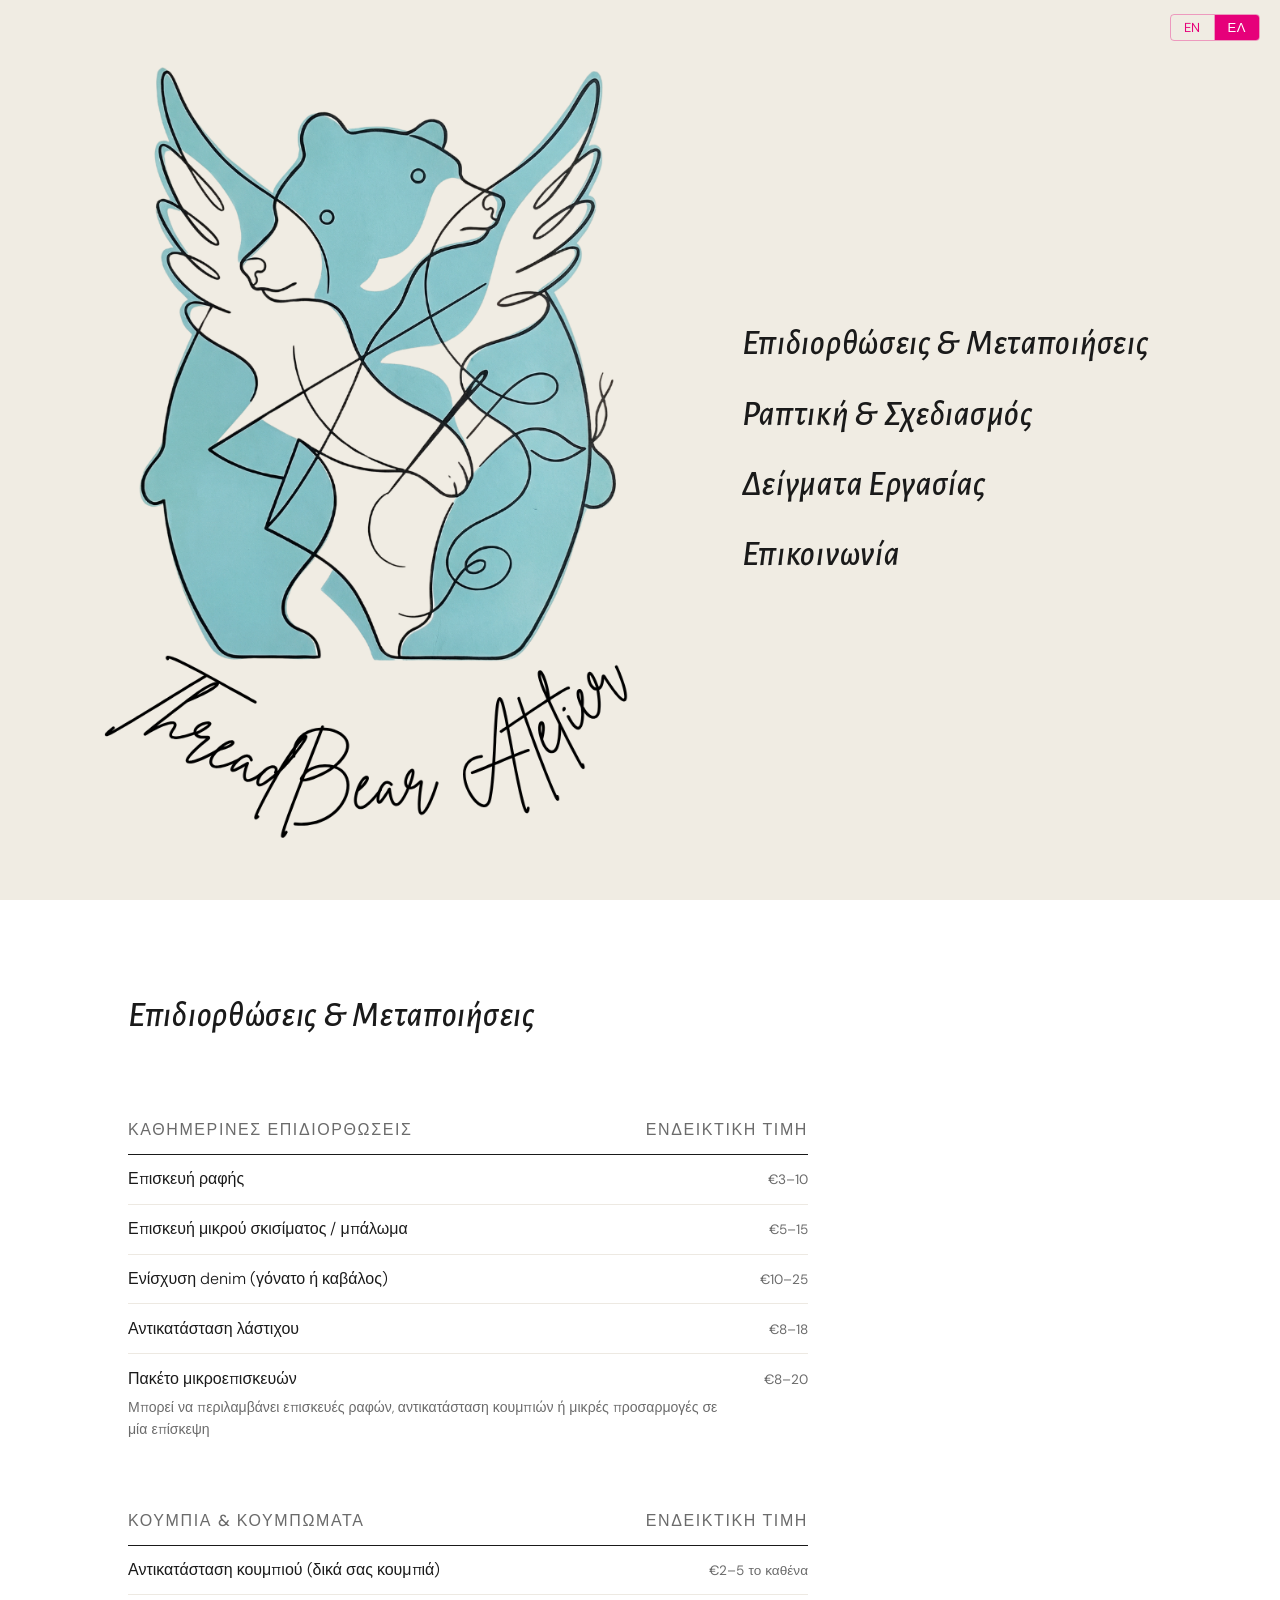
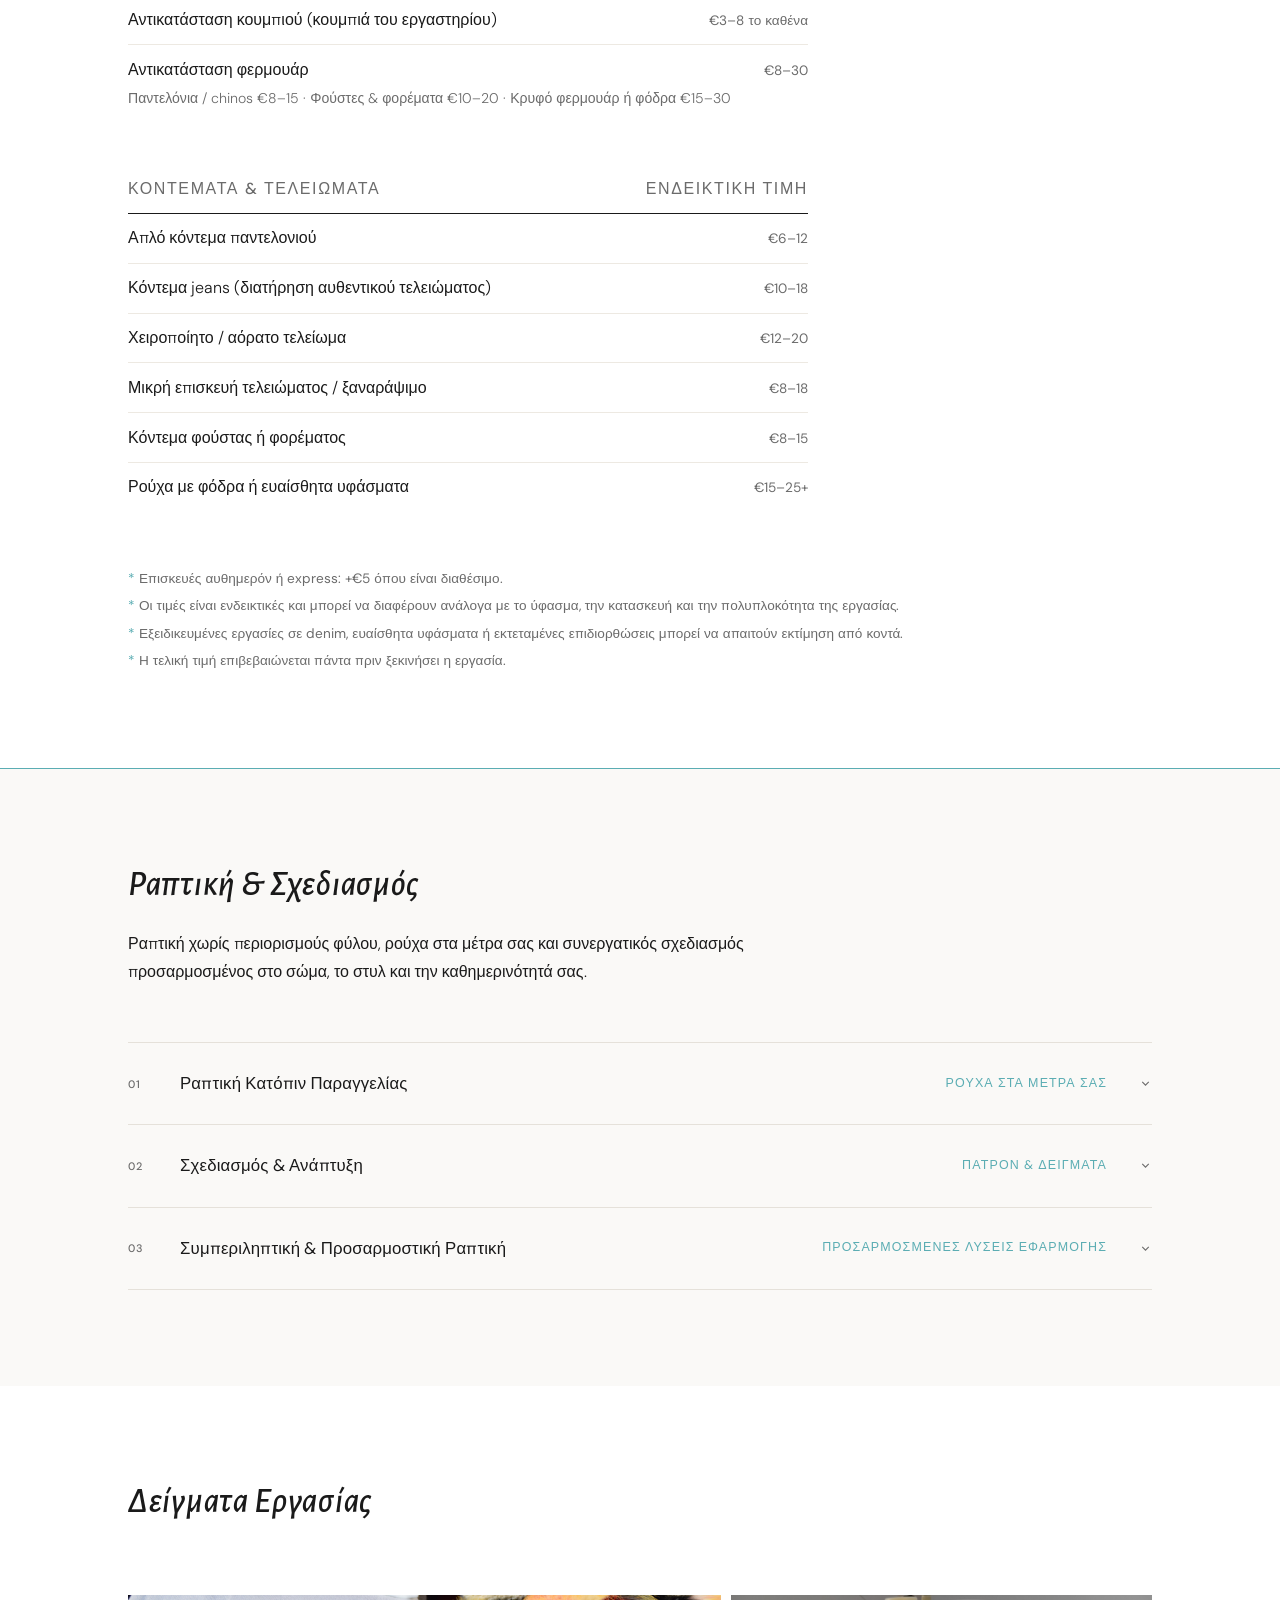
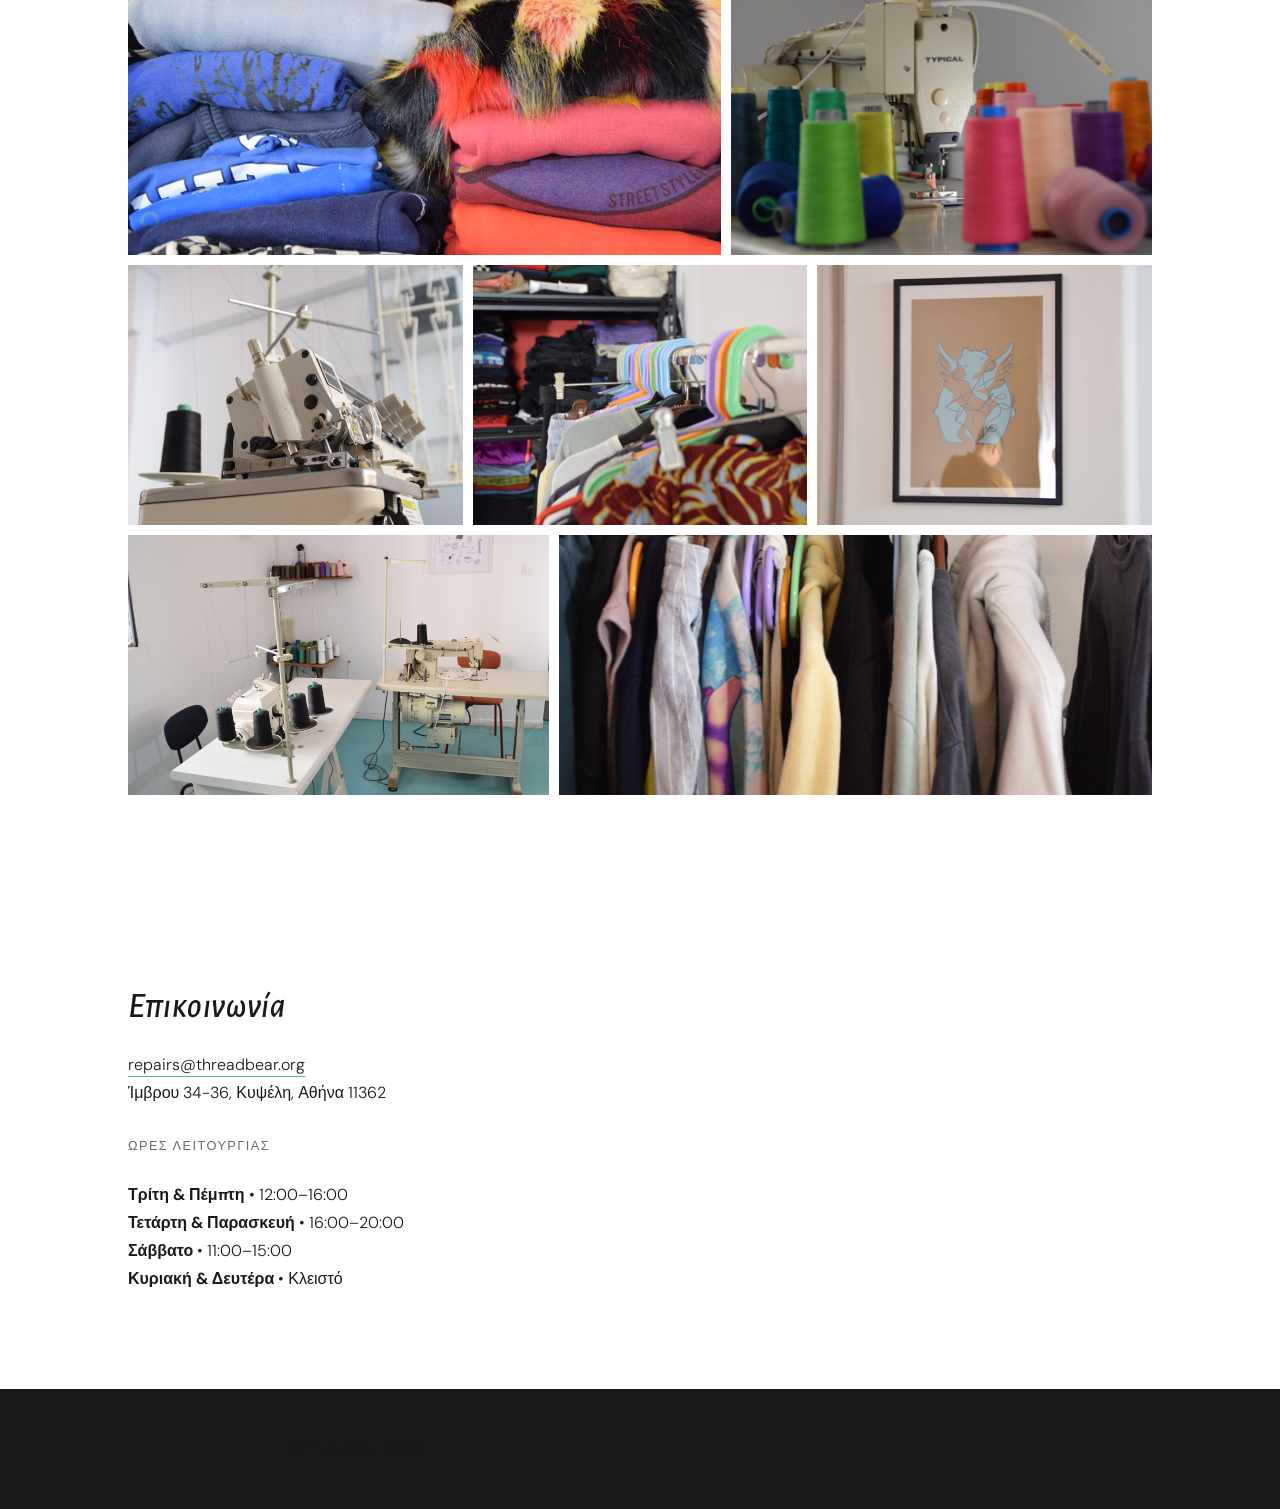
==== commit f56d5a14: "greek hours" ====
--- a/index_el.html
+++ b/index_el.html
@@ -26,6 +26,16 @@
     </nav>
   </head>
 
+      <!-- Google tag (gtag.js) -->
+<script async src="https://www.googletagmanager.com/gtag/js?id=G-W60JH2CNYG"></script>
+<script>
+  window.dataLayer = window.dataLayer || [];
+  function gtag(){dataLayer.push(arguments);}
+  gtag('js', new Date());
+
+  gtag('config', 'G-W60JH2CNYG');
+</script>
+
   <body>
     <!-- HERO -->
     <section class="hero">
@@ -348,18 +358,26 @@
     <img src="/assets/img/TB-07.jpg" alt="Κοντινό σε ύφασμα" />
   </div>
 </section>
-
-    <!-- CONTACT -->
+  
+
+     <!-- CONTACT -->
     <section id="contact" class="light contact">
       <h2>Επικοινωνία</h2>
 
-      <p>
-        <a href="mailto:repairs@threadbear.org"
-          >repairs@threadbear.org</a
-        >
-      </p>
-
-      <p>Ίμβρου 34-36, Κυψέλη, Αθήνα 11362</p>
+      <div class="contact-grid">
+        <div class="contact-details">
+          <p><a href="mailto:repairs@threadbear.org">repairs@threadbear.org</a></p>
+          <p>Ίμβρου 34-36, Κυψέλη, Αθήνα 11362</p>
+        </div>
+        <br>
+        <div class="contact-hours">
+          <h3>Ώρες Λειτουργίας</h3>
+          <p><b>Τρίτη &amp; Πέμπτη</b> • 12:00–16:00</p>
+          <p><b>Τετάρτη &amp; Παρασκευή</b> • 16:00–20:00</p>
+          <p><b>Σάββατο</b> • 11:00–15:00</p>
+          <p><b>Κυριακή &amp; Δευτέρα</b> • Κλειστό</p>
+        </div>
+      </div>
     </section>
 
     <footer>
--- a/assets/css/styles.css
+++ b/assets/css/styles.css
@@ -606,7 +606,7 @@
   }
 
   .main-nav {
-    gap: 22px;
+    gap: 16px;
   }
 
   .main-nav a {
@@ -649,13 +649,11 @@
   }
 
   .main-nav {
+    flex-direction: column;    /* override the row/wrap back to stacked */
+    align-items: center;       /* centre each link horizontally */
     position: static;
     transform: none;
-    flex-direction: row;
-    flex-wrap: wrap;
-    justify-content: center;
-    gap: 12px 20px;
-    padding-right: 0;
+    gap: 10px;
     margin-top: 24px;
     width: 100%;
   }
@@ -765,4 +763,283 @@
   }
 }
 
-
+  /* =========================================================
+   REPAIR STORIES
+   ========================================================= */
+
+.repair-page .hero {
+  min-height: 78vh;
+  border-bottom: 1.5px solid var(--teal);
+}
+
+.repair-page .hero-image {
+  height: 68vh;
+}
+
+.main-nav a[aria-current="page"] {
+  color: var(--teal);
+}
+
+.repairs-intro {
+  border-bottom: 1px solid var(--border);
+}
+
+.repairs-intro__text {
+  max-width: 680px;
+  font-size: 1.1rem;
+  color: var(--muted);
+}
+
+.repair-code {
+  max-width: none;
+  margin-bottom: 0.75rem;
+  font-family: ui-monospace, SFMono-Regular, Consolas, "Liberation Mono",
+    monospace;
+  font-size: 0.7rem;
+  font-weight: 500;
+  line-height: 1.5;
+  letter-spacing: 0.14em;
+  text-transform: uppercase;
+  color: var(--teal);
+}
+
+/* Main repair story */
+
+.repair-story {
+  padding: 96px 10%;
+  background: var(--bg);
+}
+
+.repair-story > * {
+  width: 100%;
+  max-width: 1180px;
+  margin-right: auto;
+  margin-left: auto;
+}
+
+.repair-story section {
+  padding: 0;
+}
+
+.repair-story img {
+  display: block;
+  width: 100%;
+  height: auto;
+  border: 1px solid var(--border);
+}
+
+/* Introduction and cover */
+
+.repair-story__header {
+  display: grid;
+  grid-template-columns: minmax(240px, 0.75fr) minmax(0, 1.25fr);
+  gap: clamp(48px, 8vw, 120px);
+  align-items: start;
+}
+
+.repair-story__introduction {
+  padding-top: 1rem;
+}
+
+.repair-story__introduction h2 {
+  margin-bottom: 0.75rem;
+  font-size: clamp(2.8rem, 5vw, 4.6rem);
+  line-height: 1.1;
+}
+
+.repair-story__subtitle {
+  margin-bottom: 1.5rem;
+  font-size: 0.8rem;
+  font-weight: 500;
+  letter-spacing: 0.11em;
+  text-transform: uppercase;
+  color: var(--muted);
+}
+
+.repair-story__description {
+  font-size: 1.05rem;
+  line-height: 1.85;
+  color: var(--muted);
+}
+
+/* Process images */
+
+.repair-process {
+  margin-top: 96px;
+  padding-top: 48px !important;
+  border-top: 1px solid var(--border);
+}
+
+.repair-process__grid {
+  display: grid;
+  grid-template-columns: repeat(2, minmax(0, 1fr));
+  gap: 56px 40px;
+}
+
+.repair-process__step figcaption,
+.repair-result__image figcaption {
+  display: flex;
+  gap: 1rem;
+  justify-content: space-between;
+  margin-top: 0.75rem;
+  font-family: ui-monospace, SFMono-Regular, Consolas, "Liberation Mono",
+    monospace;
+  font-size: 0.7rem;
+  font-weight: 500;
+  line-height: 1.5;
+  letter-spacing: 0.12em;
+  text-transform: uppercase;
+  color: var(--muted);
+}
+
+.repair-process__step figcaption span {
+  color: var(--teal);
+}
+
+/* Finished repair */
+
+.repair-result {
+  margin-top: 96px;
+  padding-top: 48px !important;
+  border-top: 1px solid var(--border);
+}
+
+.repair-result__heading {
+  display: flex;
+  align-items: baseline;
+  justify-content: space-between;
+  gap: 2rem;
+  margin-bottom: 2rem;
+}
+
+.repair-result__heading .repair-code,
+.repair-result__heading h3 {
+  margin-bottom: 0;
+}
+
+.repair-result__image {
+  max-width: 900px;
+  margin: 0 auto;
+}
+
+/* Enquiry panel */
+
+.repair-story__cta {
+  margin-top: 96px;
+  padding: 64px;
+  background: var(--teal-light);
+  border-top: 1.5px solid var(--teal);
+}
+
+.repair-story__cta h2 {
+  margin-bottom: 1rem;
+}
+
+.repair-story__cta p {
+  color: var(--muted);
+}
+
+.repair-story__button {
+  display: inline-block;
+  margin-top: 1.75rem;
+  padding: 0.8rem 1.35rem;
+  color: white;
+  background: var(--ink);
+  border: 1px solid var(--ink);
+  font-size: 0.75rem;
+  font-weight: 500;
+  letter-spacing: 0.1em;
+  text-decoration: none;
+  text-transform: uppercase;
+  transition:
+    color 0.2s,
+    background 0.2s,
+    border-color 0.2s;
+}
+
+.repair-story__button:hover {
+  color: white;
+  background: var(--teal);
+  border-color: var(--teal);
+}
+
+.repair-story__button:focus-visible {
+  outline: 3px solid var(--teal);
+  outline-offset: 4px;
+}
+
+/* Tablet */
+
+@media (max-width: 820px) {
+  .repair-page .hero {
+    min-height: auto;
+    padding-top: 72px;
+    padding-bottom: 56px;
+  }
+
+  .repair-page .hero-image {
+    height: auto;
+  }
+
+  .repair-story {
+    padding: 72px 6%;
+  }
+
+  .repair-story__header {
+    grid-template-columns: 1fr;
+    gap: 40px;
+  }
+
+  .repair-story__introduction {
+    padding-top: 0;
+  }
+
+  .repair-story__cover {
+    max-width: 680px;
+  }
+
+  .repair-process,
+  .repair-result,
+  .repair-story__cta {
+    margin-top: 72px;
+  }
+}
+
+/* Mobile */
+
+@media (max-width: 640px) {
+  .repair-story {
+    padding: 56px 5%;
+  }
+
+  .repair-story__introduction h2 {
+    font-size: 2.6rem;
+  }
+
+  .repair-process {
+    padding-top: 32px !important;
+  }
+
+  .repair-process__grid {
+    grid-template-columns: 1fr;
+    gap: 40px;
+  }
+
+  .repair-result {
+    padding-top: 32px !important;
+  }
+
+  .repair-result__heading {
+    display: block;
+  }
+
+  .repair-result__heading .repair-code {
+    margin-bottom: 0.75rem;
+  }
+
+  .repair-story__cta {
+    padding: 40px 24px;
+  }
+}
+
+
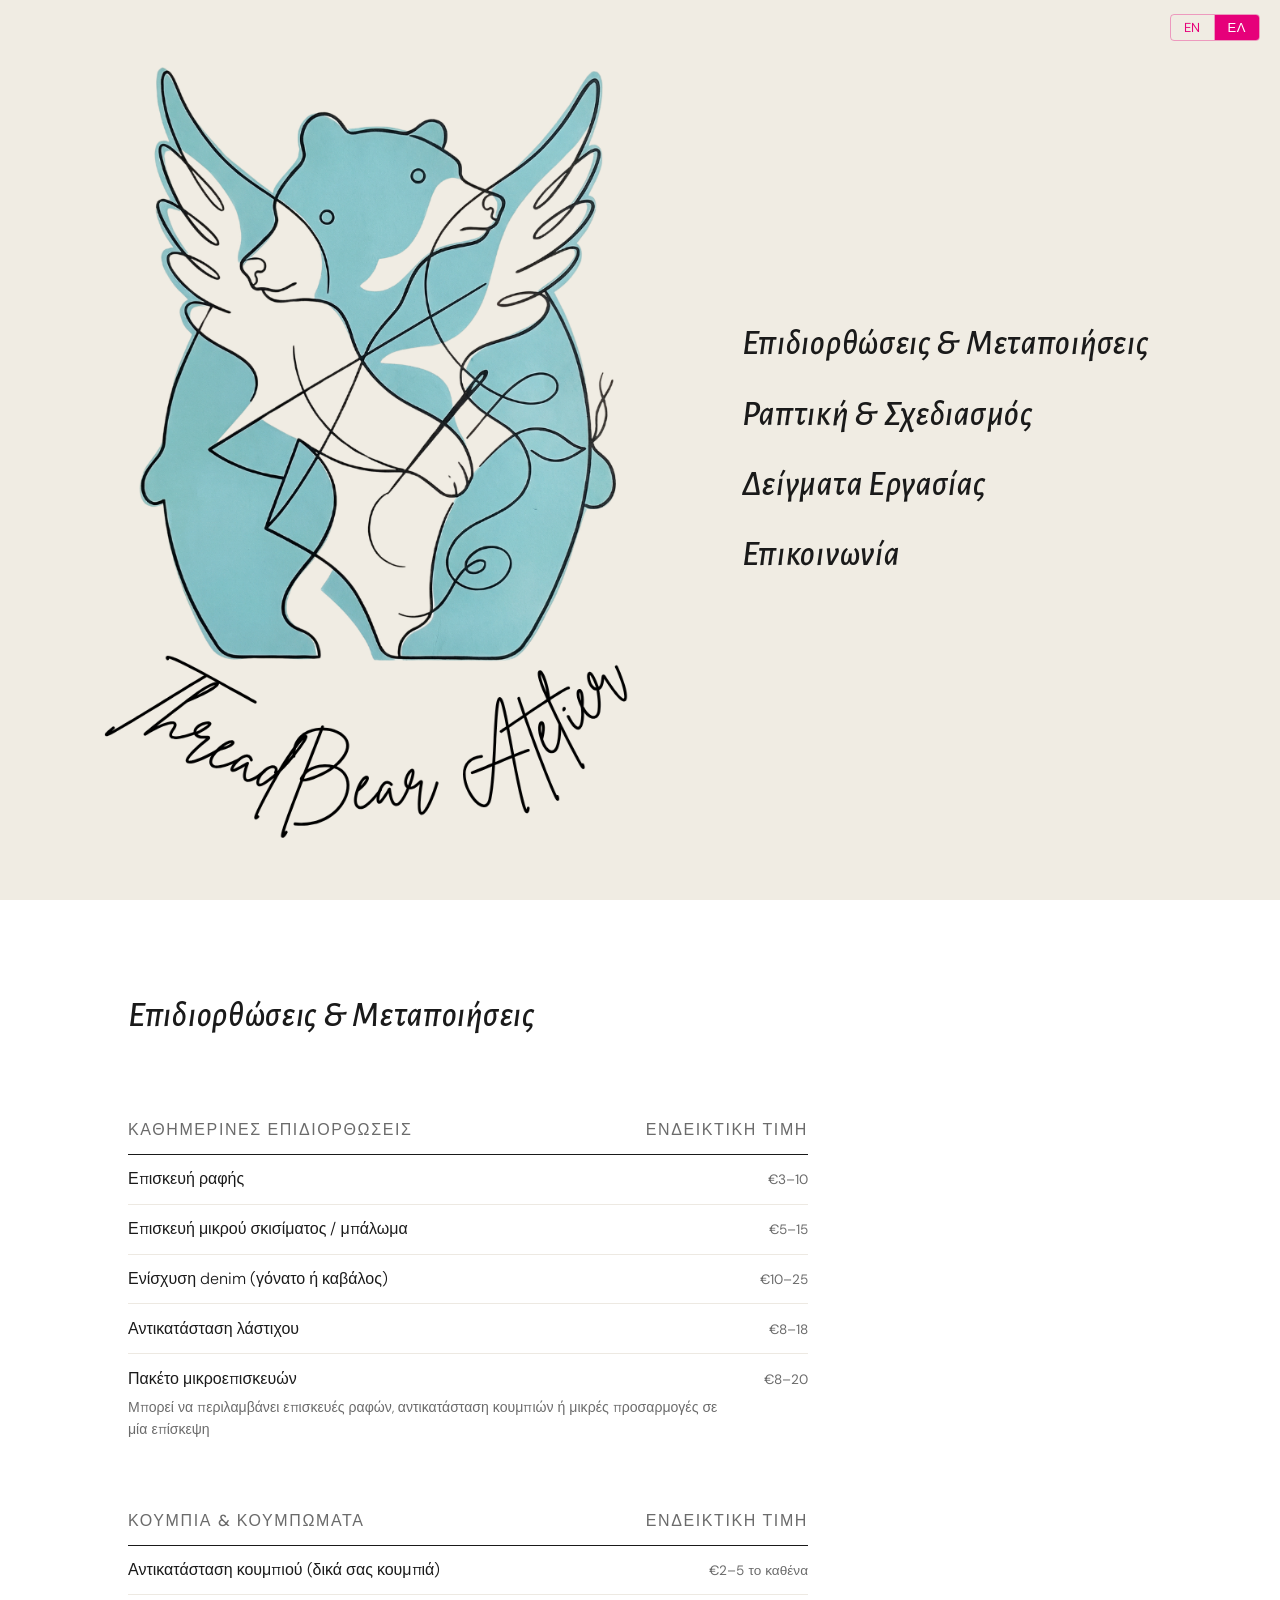
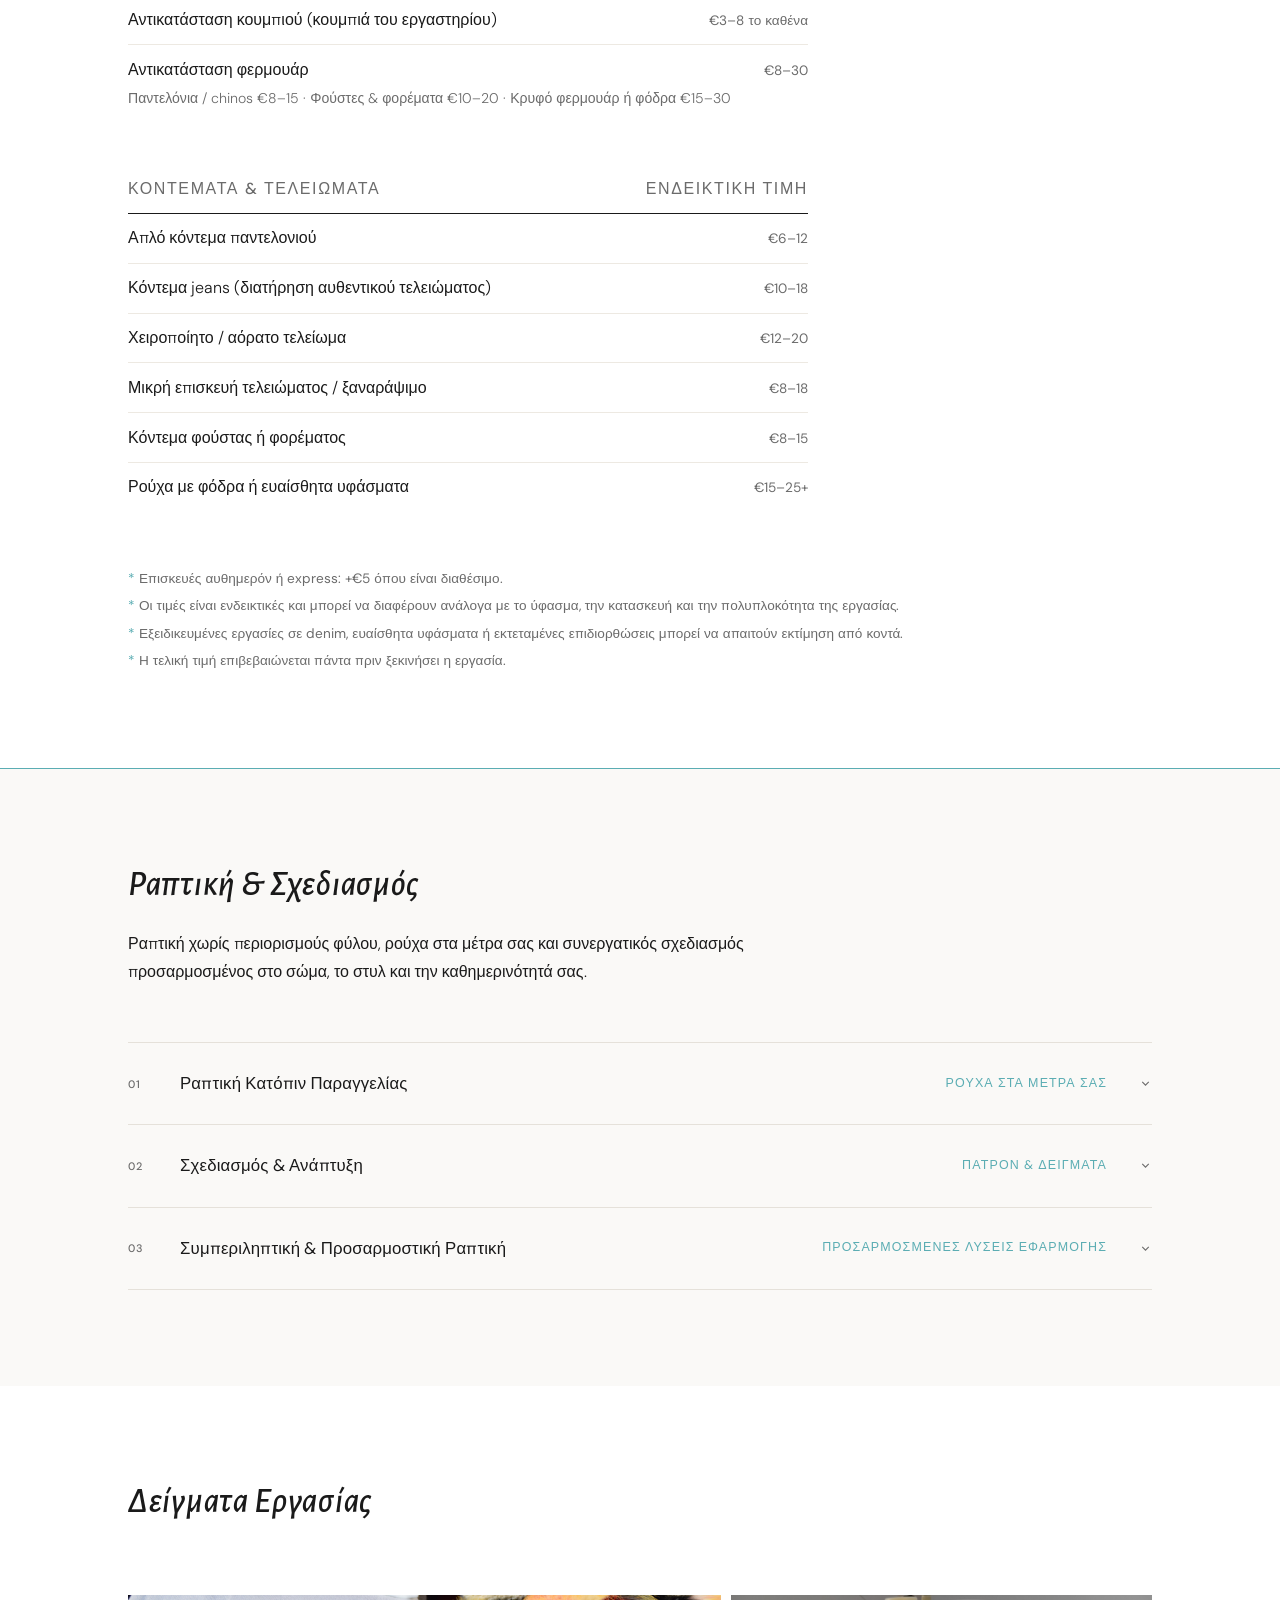
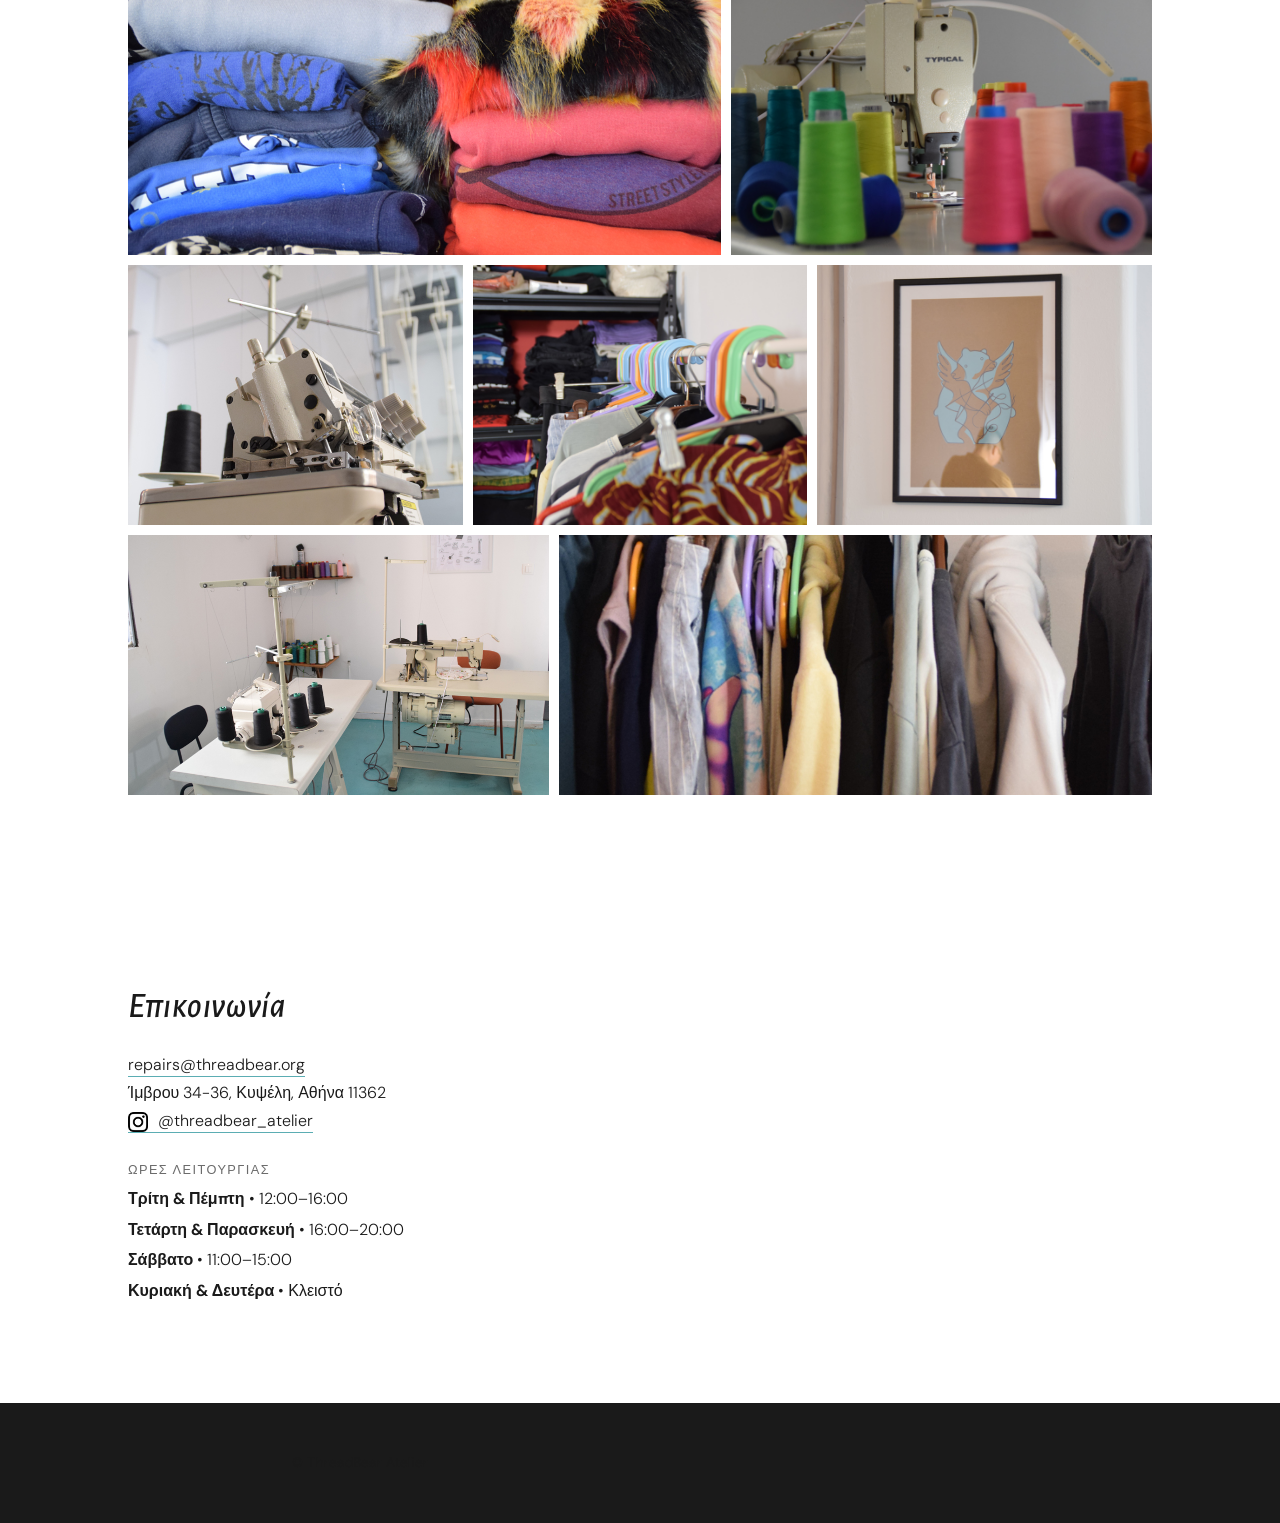
==== commit 6cb52279: "insta link" ====
--- a/index_el.html
+++ b/index_el.html
@@ -369,7 +369,20 @@
           <p><a href="mailto:repairs@threadbear.org">repairs@threadbear.org</a></p>
           <p>Ίμβρου 34-36, Κυψέλη, Αθήνα 11362</p>
         </div>
-        <br>
+
+          <p>
+  <a href="https://www.instagram.com/threadbear_atelier/"
+     target="_blank"
+     rel="noopener noreferrer">
+    <img
+      src="/assets/img/insta/Instagram_Glyph_Black.jpg"
+      alt="Instagram"
+      class="instagram-icon"
+    />
+    @threadbear_atelier
+  </a>
+</p>
+        
         <div class="contact-hours">
           <h3>Ώρες Λειτουργίας</h3>
           <p><b>Τρίτη &amp; Πέμπτη</b> • 12:00–16:00</p>
--- a/assets/css/styles.css
+++ b/assets/css/styles.css
@@ -529,6 +529,24 @@
 
 .contact a:hover {
   color: var(--teal);
+}
+
+.contact-hours h3 {
+  margin-top: 1.5rem;
+  margin-bottom: 0.25rem;
+}
+
+.contact-hours p {
+  margin: 0 0 0.15rem;
+}
+
+.instagram-icon {
+  width: 20px;
+  height: 20px;
+  object-fit: contain;
+  vertical-align: middle;
+  margin-right: 0.4rem;
+  
 }
 
 /* ========================
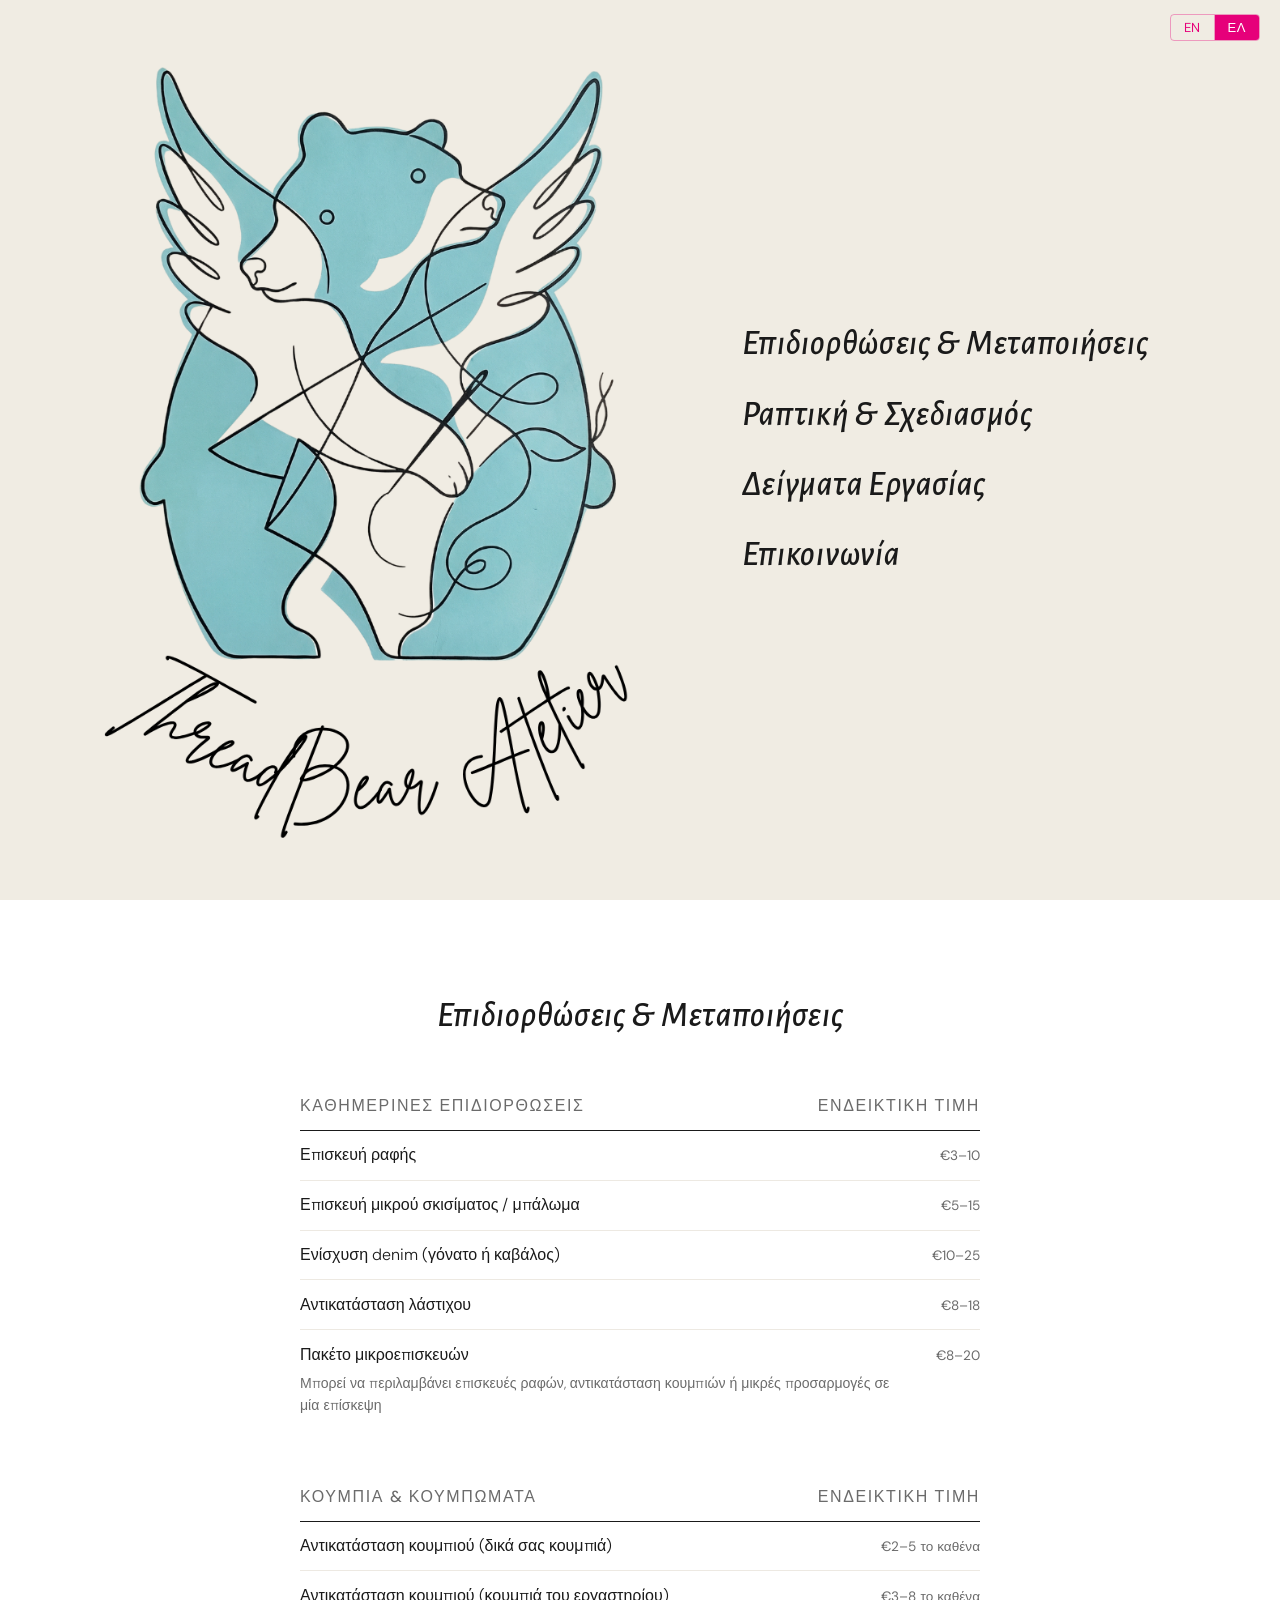
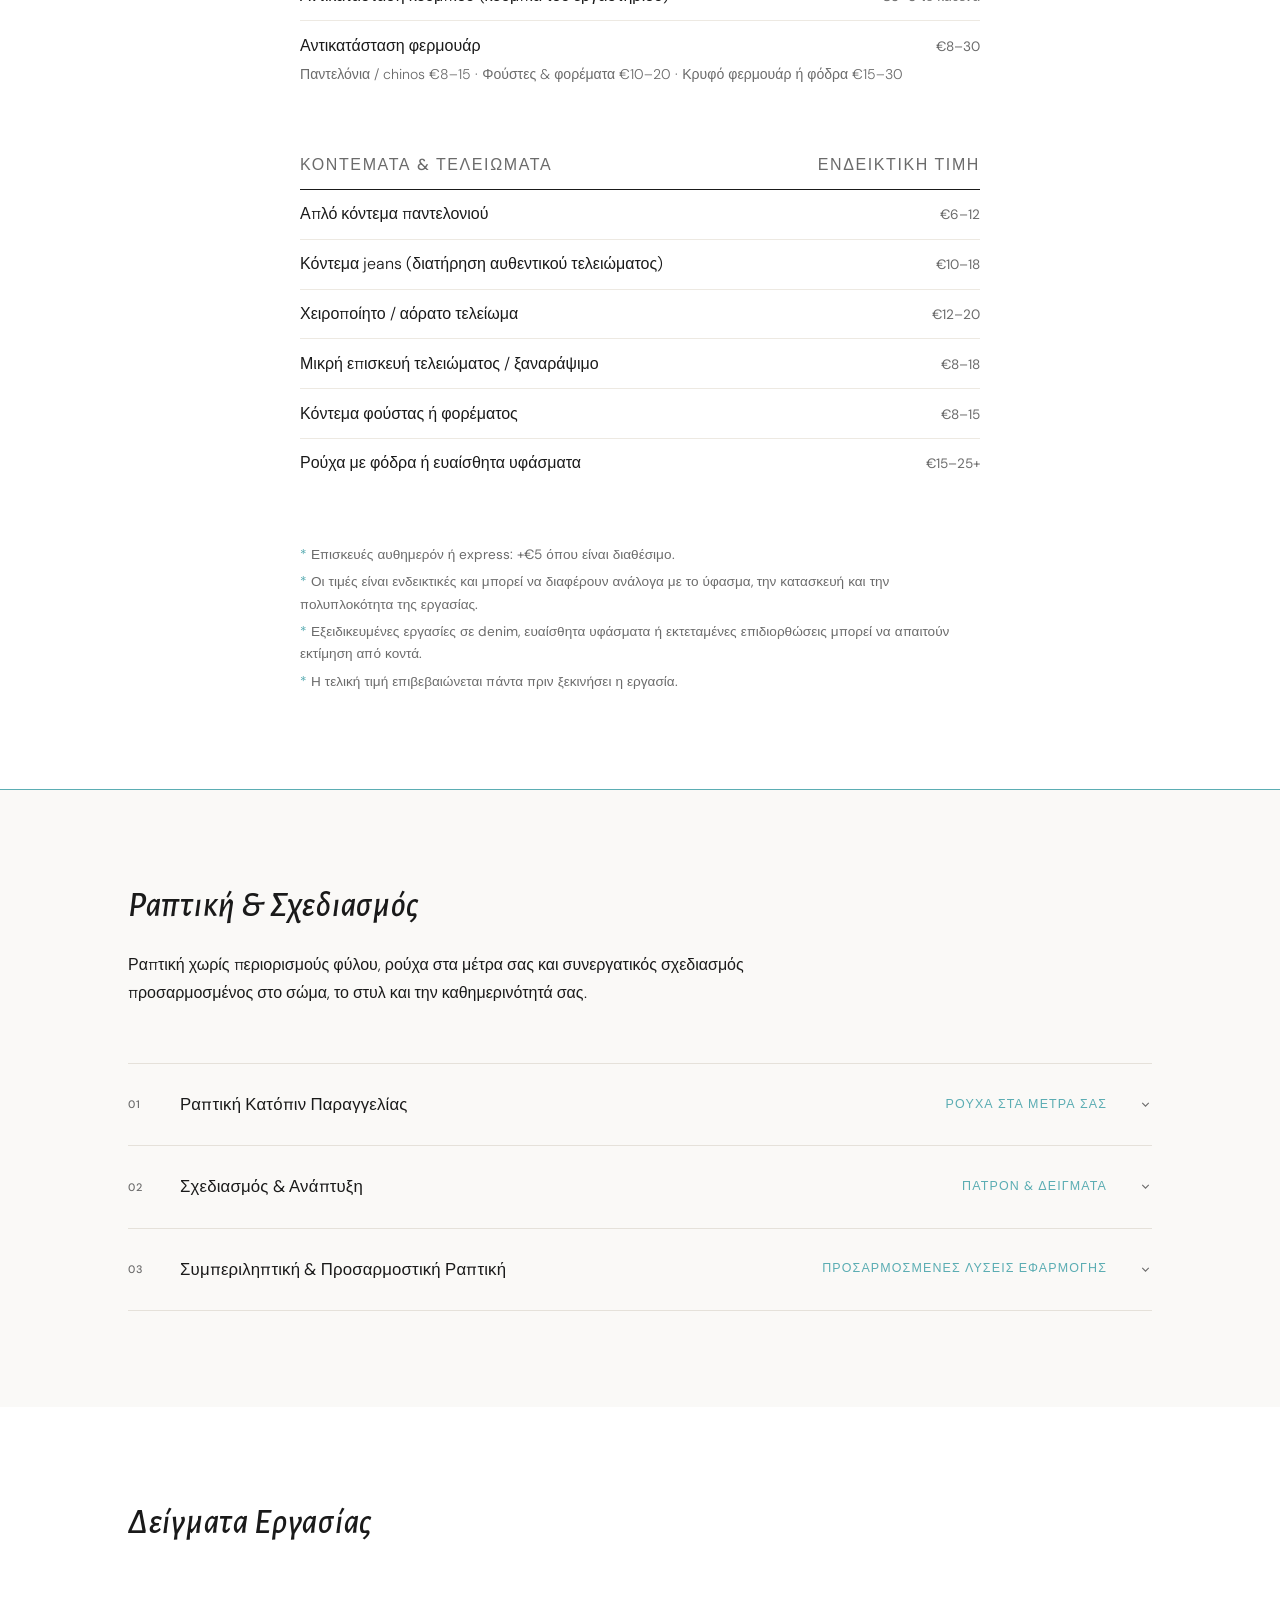
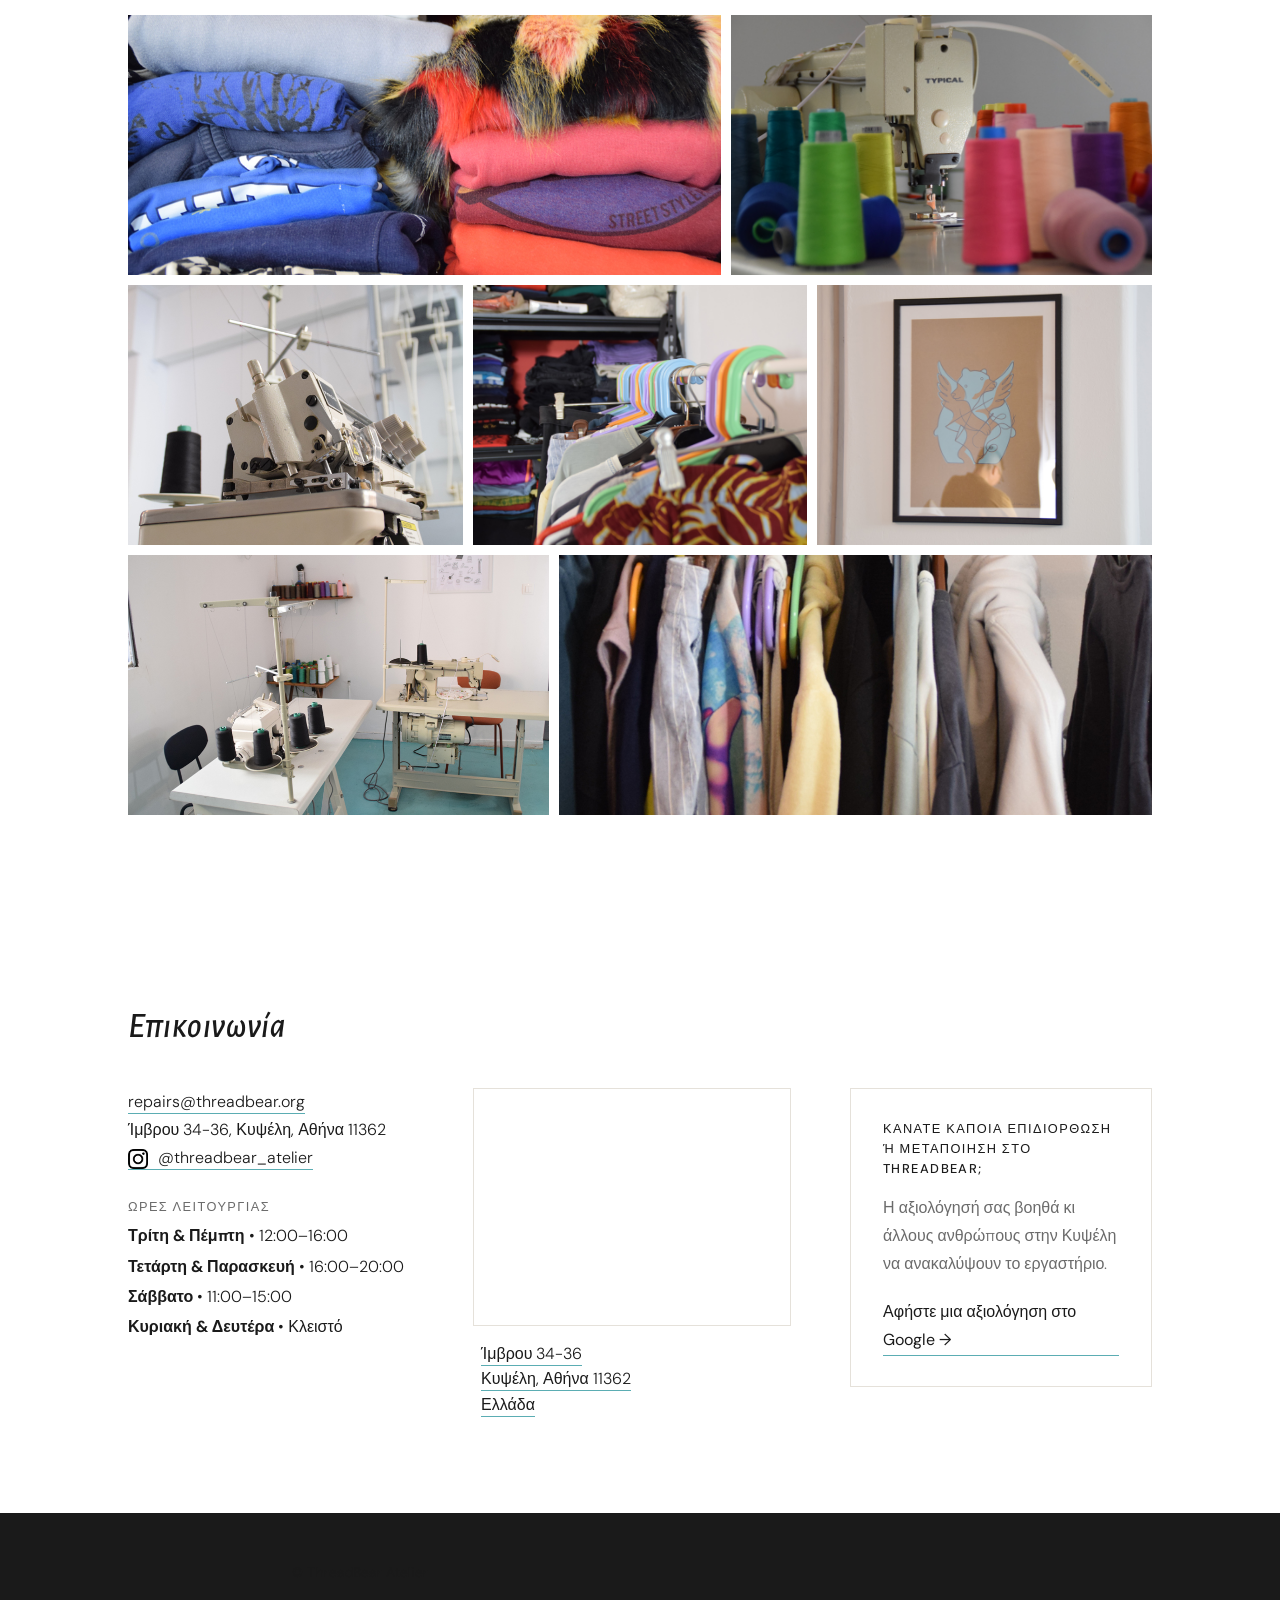
==== commit 3e44cf4b: "google map - google review - greek and english" ====
--- a/index_el.html
+++ b/index_el.html
@@ -361,37 +361,94 @@
   
 
      <!-- CONTACT -->
-    <section id="contact" class="light contact">
-      <h2>Επικοινωνία</h2>
-
-      <div class="contact-grid">
-        <div class="contact-details">
-          <p><a href="mailto:repairs@threadbear.org">repairs@threadbear.org</a></p>
-          <p>Ίμβρου 34-36, Κυψέλη, Αθήνα 11362</p>
-        </div>
-
-          <p>
-  <a href="https://www.instagram.com/threadbear_atelier/"
-     target="_blank"
-     rel="noopener noreferrer">
-    <img
-      src="/assets/img/insta/Instagram_Glyph_Black.jpg"
-      alt="Instagram"
-      class="instagram-icon"
-    />
-    @threadbear_atelier
-  </a>
-</p>
-        
-        <div class="contact-hours">
-          <h3>Ώρες Λειτουργίας</h3>
-          <p><b>Τρίτη &amp; Πέμπτη</b> • 12:00–16:00</p>
-          <p><b>Τετάρτη &amp; Παρασκευή</b> • 16:00–20:00</p>
-          <p><b>Σάββατο</b> • 11:00–15:00</p>
-          <p><b>Κυριακή &amp; Δευτέρα</b> • Κλειστό</p>
-        </div>
+<section id="contact" class="light contact">
+  <h2>Επικοινωνία</h2>
+
+  <div class="contact-grid">
+
+    <!-- Column 1: Contact details and opening hours -->
+    <div class="contact-info">
+      <div class="contact-details">
+        <p>
+          <a href="mailto:repairs@threadbear.org">
+            repairs@threadbear.org
+          </a>
+        </p>
+        <p>Ίμβρου 34-36, Κυψέλη, Αθήνα 11362</p>
       </div>
-    </section>
+
+      <p>
+        <a
+          href="https://www.instagram.com/threadbear_atelier/"
+          target="_blank"
+          rel="noopener noreferrer"
+        >
+          <img
+            src="/assets/img/insta/Instagram_Glyph_Black.jpg"
+            alt="Instagram"
+            class="instagram-icon"
+          />
+          @threadbear_atelier
+        </a>
+      </p>
+
+      <div class="contact-hours">
+        <h3>Ώρες Λειτουργίας</h3>
+        <p><b>Τρίτη &amp; Πέμπτη</b> • 12:00–16:00</p>
+        <p><b>Τετάρτη &amp; Παρασκευή</b> • 16:00–20:00</p>
+        <p><b>Σάββατο</b> • 11:00–15:00</p>
+        <p><b>Κυριακή &amp; Δευτέρα</b> • Κλειστό</p>
+      </div>
+    </div>
+
+    <!-- Column 2: Map and address -->
+    <div class="contact-location">
+      <div class="contact-map">
+        <iframe
+          src="https://www.google.com/maps/embed?pb=!1m18!1m12!1m3!1d3143.916455956967!2d23.737129799999998!3d38.002409099999994!2m3!1f0!2f0!3f0!3m2!1i1024!2i768!4f13.1!3m3!1m2!1s0x14a1a3ce7881ea3f%3A0xa19ecb62def4c7c4!2sThreadbear!5e0!3m2!1sen!2sgr!4v1789715381783!5m2!1sen!2sgr"
+          width="100%"
+          height="240"
+          style="border: 0"
+          allowfullscreen
+          loading="lazy"
+          referrerpolicy="strict-origin-when-cross-origin"
+          title="Το ThreadBear στους Χάρτες Google"
+        ></iframe>
+      </div>
+
+      <p class="contact-address">
+        <a
+          href="https://www.google.com/maps/place/Threadbear/@38.0024091,23.7371298,17z/data=!3m1!4b1!4m6!3m5!1s0x14a1a3ce7881ea3f:0xa19ecb62def4c7c4!8m2!3d38.0024091!4d23.7371298!16s%2Fg%2F11nq8yr6zc?hl=el"
+          target="_blank"
+          rel="noopener noreferrer"
+        >
+          Ίμβρου 34-36<br />
+          Κυψέλη, Αθήνα 11362<br />
+          Ελλάδα
+        </a>
+      </p>
+    </div>
+
+    <!-- Column 3: Google review -->
+    <aside class="review-card" aria-labelledby="review-card-title">
+      <h3 id="review-card-title">
+        Κάνατε κάποια επιδιόρθωση ή μεταποίηση στο ThreadBear;
+      </h3>
+      <p>
+        Η αξιολόγησή σας βοηθά κι άλλους ανθρώπους στην Κυψέλη
+        να ανακαλύψουν το εργαστήριο.
+      </p>
+      <a
+        href="https://g.page/r/CcTH9N5iy56hEAE/review"
+        target="_blank"
+        rel="noopener noreferrer"
+      >
+        Αφήστε μια αξιολόγηση στο Google →
+      </a>
+    </aside>
+
+  </div>
+</section>
 
     <footer>
       <p>&copy; ThreadBear Atelier</p>
--- a/assets/css/styles.css
+++ b/assets/css/styles.css
@@ -518,6 +518,67 @@
 /* ========================
    CONTACT
    ======================== */
+
+.contact-grid {
+  display: grid;
+  grid-template-columns: minmax(220px, 0.95fr) minmax(240px, 1fr) minmax(260px, 0.95fr);
+  gap: clamp(28px, 4vw, 56px);
+  align-items: start;
+  margin-top: 16px;
+}
+
+.contact-info,
+.contact-location {
+  min-width: 0;
+}
+
+.contact-instagram {
+  margin-top: 0.75rem;
+}
+
+.contact-map {
+  width: 100%;
+  aspect-ratio: 4 / 3;
+  min-height: 190px;
+  overflow: hidden;
+  border: 1px solid var(--border);
+  transform: translateX(-8px);
+}
+
+.contact-map iframe {
+  display: block;
+  width: 100%;
+  height: 100%;
+  border: 0;
+}
+
+.contact-address {
+  margin-top: 0.9rem;
+  color: var(--muted);
+  line-height: 1.6;
+}
+
+.review-card {
+  border: 1px solid var(--border);
+  padding: 30px 32px;
+}
+
+.review-card h3 {
+  margin-bottom: 1rem;
+  color: var(--ink);
+  line-height: 1.55;
+}
+
+.review-card p {
+  margin-bottom: 1.25rem;
+  color: var(--muted);
+}
+
+.review-card a {
+  display: inline-block;
+  font-weight: 400;
+  word-break: normal;
+}
 
 .contact a {
   color: var(--ink);
@@ -644,6 +705,16 @@
   .gallery img:nth-child(n+6) { grid-column: span 3; }
 }
 
+@media (max-width: 980px) and (min-width: 769px) {
+  .contact-grid {
+    grid-template-columns: repeat(2, minmax(0, 1fr));
+  }
+
+  .review-card {
+    grid-column: 1 / -1;
+  }
+}
+
 /* ========================
    RESPONSIVE — MOBILE
    ======================== */
@@ -730,8 +801,18 @@
     padding-left: 0;
   }
 
+  .contact-grid {
+    grid-template-columns: 1fr;
+    gap: 40px;
+  }
+
+  .review-card {
+    padding: 24px;
+  }
+
   .contact a {
-    word-break: break-all;
+    overflow-wrap: anywhere;
+    word-break: normal;
   }
 
   .to-top {
@@ -1060,4 +1141,17 @@
   }
 }
 
-
+/* Centre the Repairs & Alterations content */
+#repairs > * {
+  max-width: 680px;
+  margin-left: auto;
+  margin-right: auto;
+}
+
+#repairs h2 {
+  display: block;
+  width: fit-content;
+  margin-left: auto;
+  margin-right: auto;
+  text-align: center;
+}
